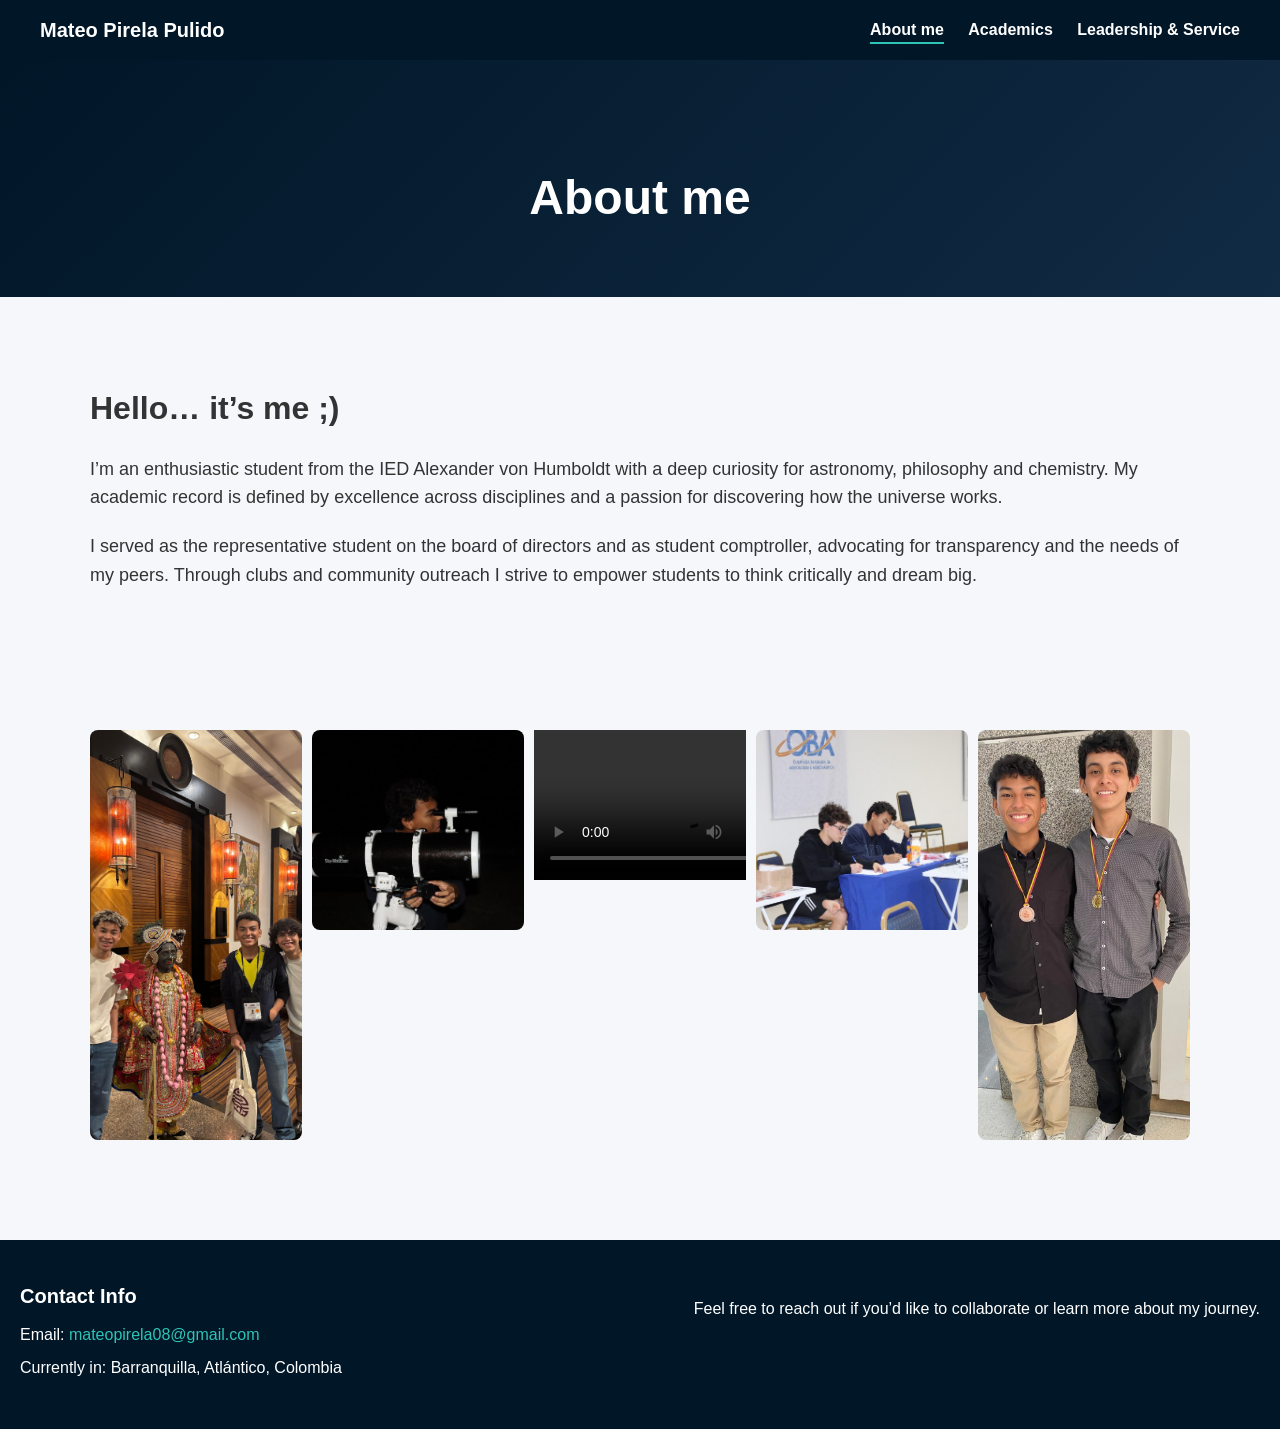
==== index.html @ 6a2f2ca3 "Initial commit of Mateo personal website Made-with: Cursor" ====
<!DOCTYPE html>
<html lang="en">
<head>
    <meta charset="UTF-8">
    <meta name="viewport" content="width=device-width, initial-scale=1.0">
    <title>About Me</title>
    <link rel="stylesheet" href="style.css">
</head>
<body>
    <header>
        <div class="logo">Mateo Pirela Pulido</div>
        <nav>
            <a href="index.html" class="active">About me</a>
            <a href="academics.html">Academics</a>
            <a href="outreach.html">Leadership &amp; Service</a>
        </nav>
    </header>
    <section class="hero">
        <h1>About me</h1>
    </section>
    <section class="section about">
        <h2>Hello… it’s me ;)</h2>
        <p>I’m an enthusiastic student from the IED Alexander von Humboldt with a deep curiosity for astronomy, philosophy and chemistry. My academic record is defined by excellence across disciplines and a passion for discovering how the universe works.</p>
        <p>I served as the representative student on the board of directors and as student comptroller, advocating for transparency and the needs of my peers. Through clubs and community outreach I strive to empower students to think critically and dream big.</p>
    </section>
    <section class="section gallery">
        <div class="gallery-item large">
            <img src="assets/iindia.png" alt="Abstract cosmic art">
        </div>
        <div class="gallery-item">
            <img src="assets/telescope.png" alt="Abstract geometric art">
        </div>
        <div class="gallery-item">
            <!-- Placeholder image where a video could live. Replace this with an actual video or GIF by swapping out the img tag. -->
            <video src="assets/trophy.mp4" alt="Video placeholder" controls></video>
        </div>
        <div class="gallery-item">
            <img src="assets/ooba.png" alt="Team collaboration art">
        </div>
        <div class="gallery-item large">
            <img src="assets/wjaime.png" alt="Abstract technology art">
        </div>
    </section>
    <footer>
        <div class="contact">
            <h3>Contact Info</h3>
            <ul>
                <li>Email: <a href="mailto:mateopirela08@gmail.com">mateopirela08@gmail.com</a></li>
                <li>Currently in: Barranquilla, Atlántico, Colombia</li>
            </ul>
        </div>
        <div class="notes">
            <p>Feel free to reach out if you’d like to collaborate or learn more about my journey.</p>
        </div>
    </footer>
</body>
</html>
---- style.css ----
/*
 * Global stylesheet for the user’s personal website.
 * This CSS defines a modern, responsive layout inspired by the
 * reference site. It uses a dark accent for headers and footers,
 * soft backgrounds for content areas and a flexible grid system
 * for galleries and split layouts. Feel free to adjust the colors
 * and fonts to better match your own taste.
 */

/* Reset some defaults */
body {
    margin: 0;
    font-family: 'Segoe UI', Arial, sans-serif;
    line-height: 1.6;
    background: #f5f7fa;
    color: #333;
}

/* Sticky header navigation */
header {
    background: #011627;
    color: #fff;
    position: fixed;
    top: 0;
    left: 0;
    right: 0;
    height: 60px;
    display: flex;
    align-items: center;
    justify-content: space-between;
    padding: 0 40px;
    z-index: 999;
}

header .logo {
    font-size: 20px;
    font-weight: bold;
}

header nav a {
    color: #fff;
    margin-left: 20px;
    text-decoration: none;
    position: relative;
    padding-bottom: 4px;
    font-weight: 600;
}

header nav a.active {
    border-bottom: 2px solid #2ec4b6;
}

header nav a:hover {
    color: #2ec4b6;
}

/* Hero section used at the top of each page */
.hero {
    background: linear-gradient(135deg, #011627 0%, #112b44 100%);
    color: #fff;
    padding: 100px 20px 60px;
    text-align: center;
    margin-top: 60px; /* offsets the fixed header */
}

.hero h1 {
    font-size: 48px;
    margin: 0;
}

/* General section wrapper */
.section {
    padding: 60px 20px;
    max-width: 1100px;
    margin: 0 auto;
}

.section h2 {
    font-size: 32px;
    margin-bottom: 20px;
    font-weight: 700;
}

.section p {
    font-size: 18px;
    margin-bottom: 20px;
}

/* Gallery grid for the home page */
.gallery {
    display: grid;
    grid-template-columns: repeat(auto-fit, minmax(200px, 1fr));
    grid-auto-rows: 200px;
    grid-auto-flow: dense;
    gap: 10px;
}

.gallery-item {
    overflow: hidden;
    position: relative;
}

.gallery-item.large {
    grid-row: span 2;
}

.gallery-item img,
.gallery-item iframe {
    width: 100%;
    height: 100%;
    object-fit: cover;
    border-radius: 8px;
}

.gallery-item iframe {
    border: none;
}

/* Two column layout for the academics page */
.two-col {
    display: flex;
    flex-wrap: wrap;
    gap: 20px;
    align-items: flex-start;
}

.two-col .image {
    flex: 1 1 300px;
}

.two-col .image img {
    width: 100%;
    border-radius: 8px;
}

.two-col .content {
    flex: 2 1 400px;
}

ul.achievements {
    list-style-type: disc;
    padding-left: 20px;
    margin: 0;
}

ul.achievements li {
    margin-bottom: 10px;
    font-size: 18px;
}

/* Link styled as a button */
.button {
    display: inline-block;
    background: #2ec4b6;
    color: #fff;
    padding: 10px 20px;
    border-radius: 4px;
    text-decoration: none;
    margin-top: 10px;
    font-weight: 600;
}

.button:hover {
    background: #1fa397;
}

/* Thank you section */
.section.thanks {
    text-align: center;
}

.section.thanks img {
    max-width: 200px;
    margin-bottom: 20px;
    border-radius: 50%;
}

/* Split layout for leadership/outreach sections */
.split {
    display: flex;
    flex-wrap: wrap;
    gap: 20px;
    align-items: center;
}

.split .image {
    flex: 1 1 300px;
}

.split .image img {
    width: 100%;
    border-radius: 8px;
}

.split .content {
    flex: 2 1 400px;
}

.split h3 {
    margin-top: 0;
    font-size: 24px;
    font-weight: 600;
}

/* Footer styling */
footer {
    background: #011627;
    color: #fff;
    padding: 40px 20px;
    margin-top: 40px;
    display: flex;
    flex-wrap: wrap;
    justify-content: space-between;
    gap: 20px;
}

footer h3 {
    margin-top: 0;
    margin-bottom: 10px;
    font-size: 20px;
}

footer ul {
    list-style: none;
    padding: 0;
    margin: 0;
}

footer li {
    margin-bottom: 8px;
}

footer a {
    color: #2ec4b6;
    text-decoration: none;
}

footer a:hover {
    text-decoration: underline;
}
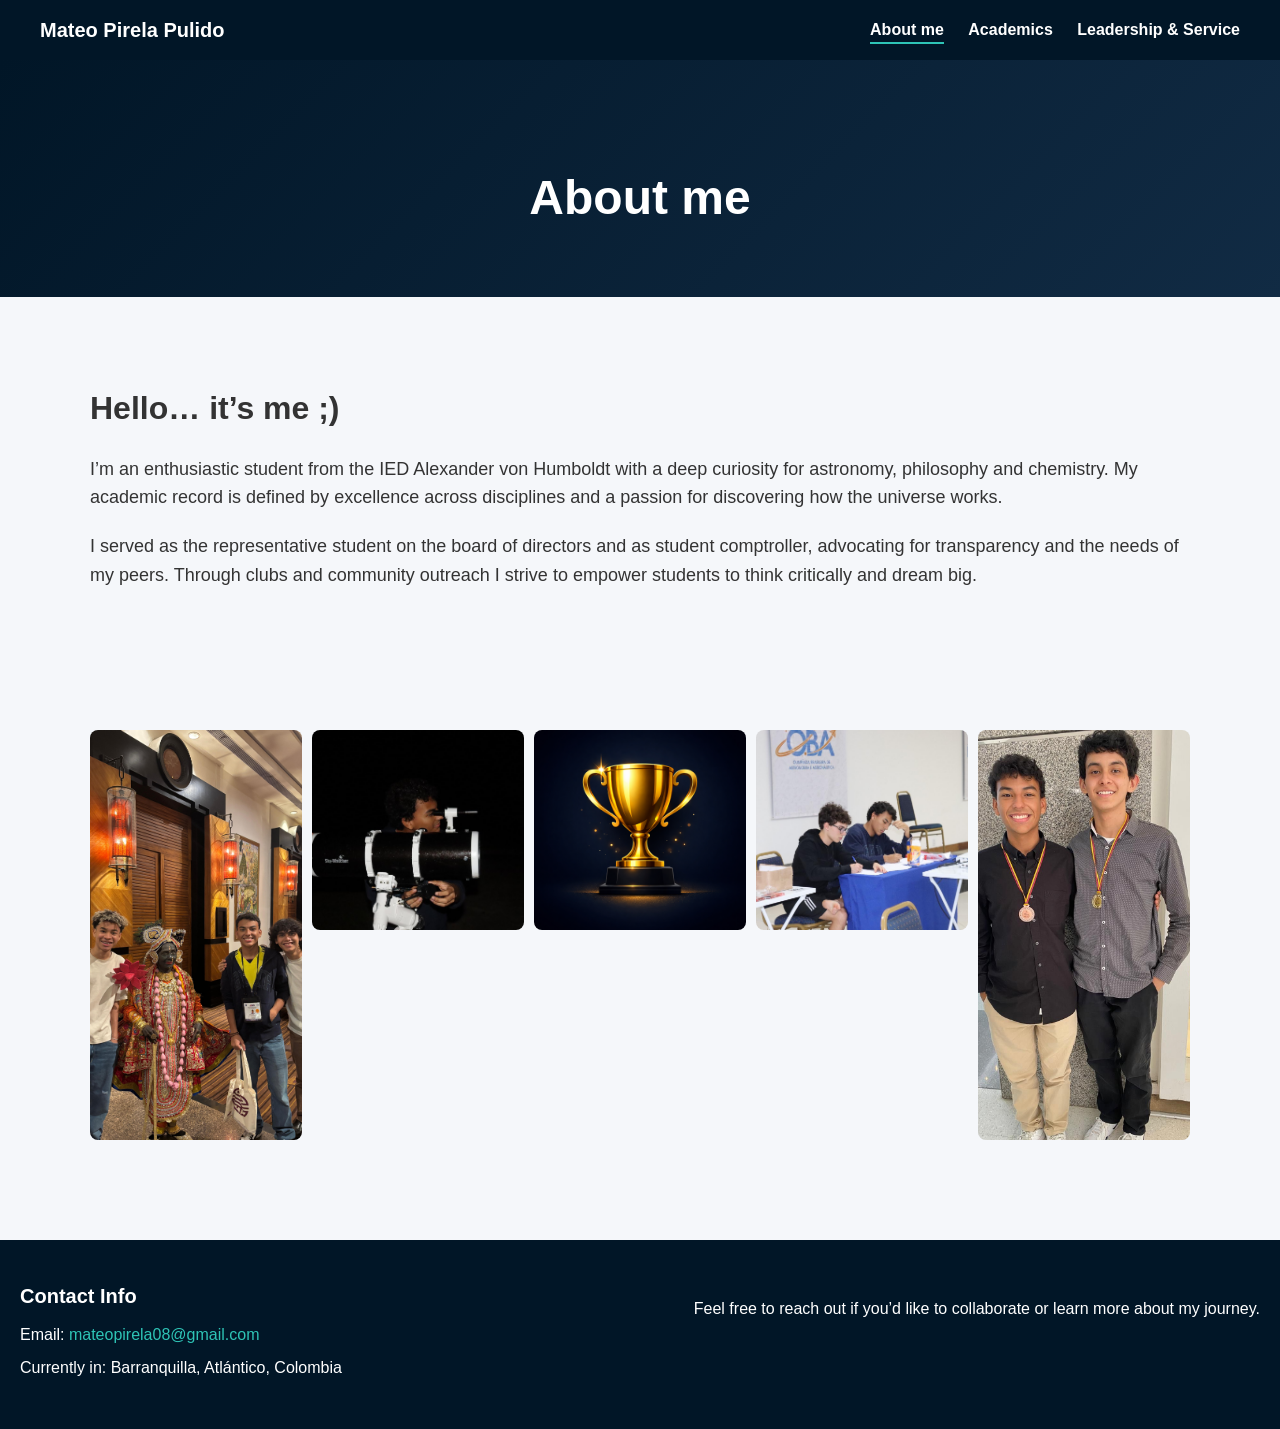
==== commit 301f794a: "Update gallery and outreach images Made-with: Cursor" ====
--- a/index.html
+++ b/index.html
@@ -25,20 +25,19 @@
     </section>
     <section class="section gallery">
         <div class="gallery-item large">
-            <img src="assets/iindia.png" alt="Abstract cosmic art">
+            <img src="assets/iindia.png" alt="Colorful galaxy and nebula in space">
         </div>
         <div class="gallery-item">
-            <img src="assets/telescope.png" alt="Abstract geometric art">
+            <img src="assets/telescope.png" alt="Colorful geometric abstract background">
         </div>
         <div class="gallery-item">
-            <!-- Placeholder image where a video could live. Replace this with an actual video or GIF by swapping out the img tag. -->
-            <video src="assets/trophy.mp4" alt="Video placeholder" controls></video>
+            <img src="assets/trophy.png" alt="Golden trophy with celebratory lights">
         </div>
         <div class="gallery-item">
-            <img src="assets/ooba.png" alt="Team collaboration art">
+            <img src="assets/ooba.png" alt="Teamwork and collaboration illustration">
         </div>
         <div class="gallery-item large">
-            <img src="assets/wjaime.png" alt="Abstract technology art">
+            <img src="assets/wjaime.png" alt="Futuristic technology and circuit illustration">
         </div>
     </section>
     <footer>
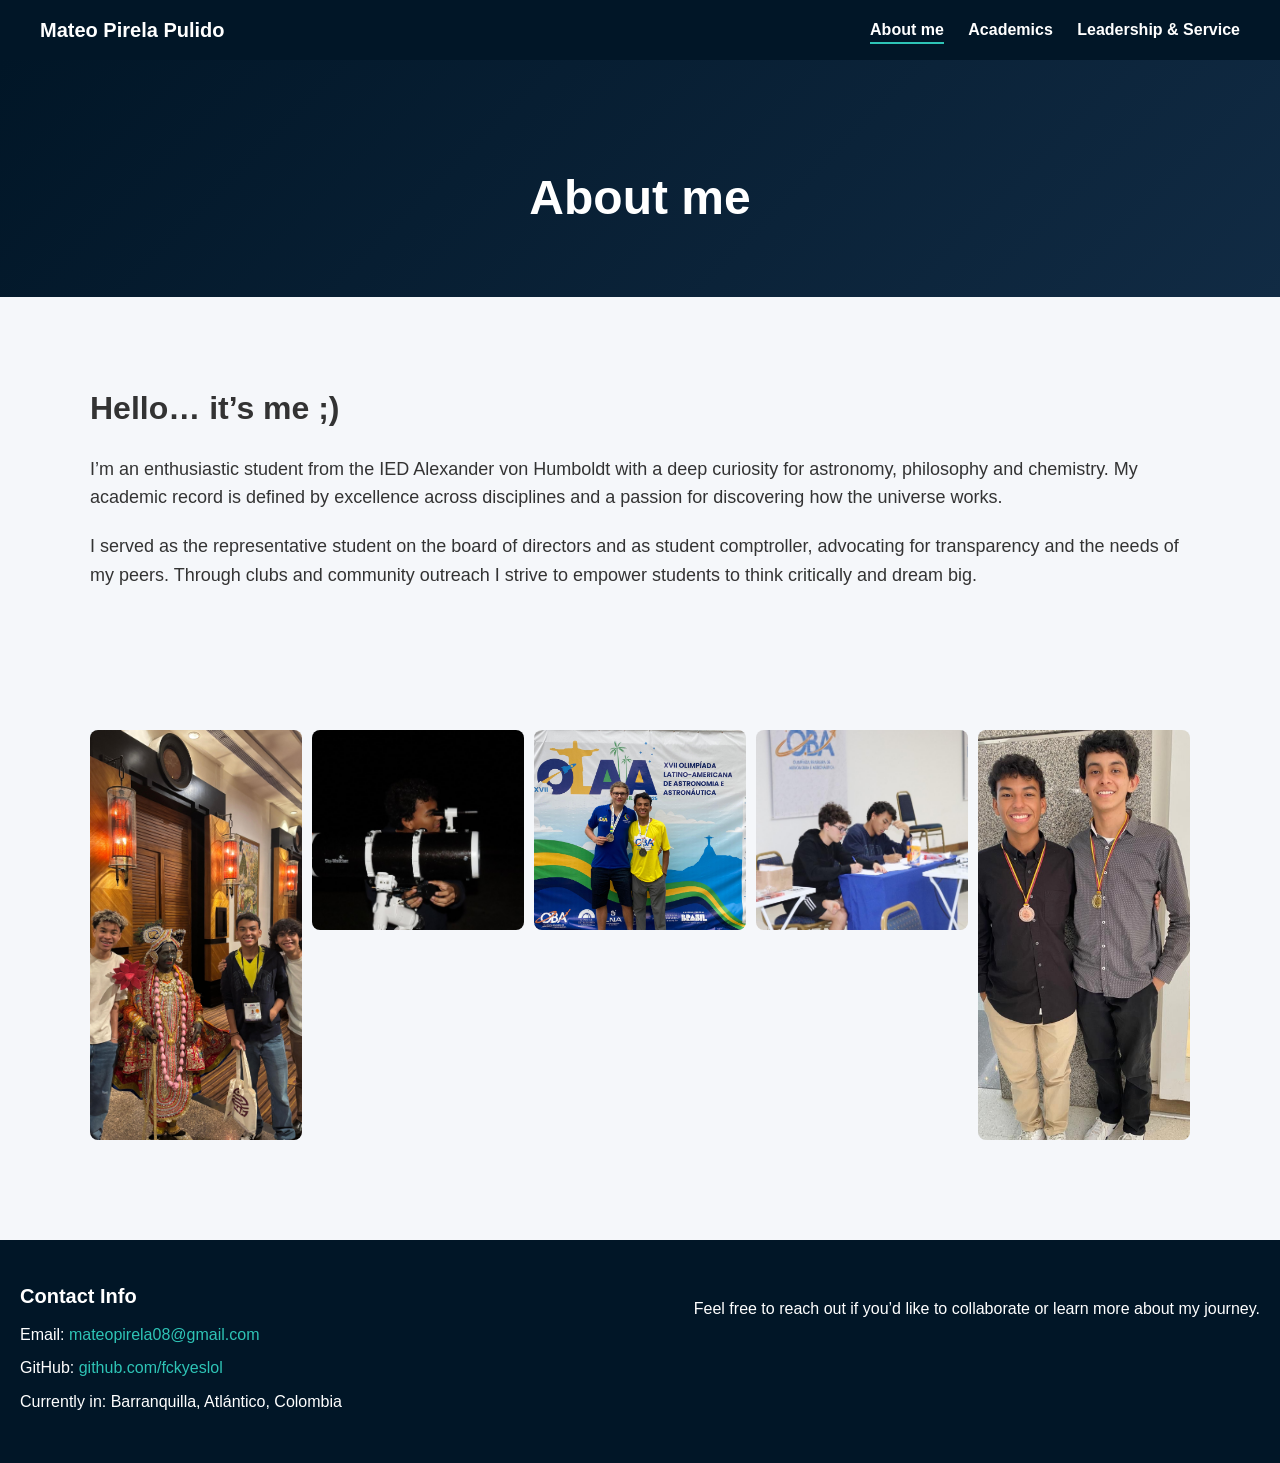
==== commit 3cb2a7f0: "Update content, images, and GitHub link Made-with: Cursor" ====
--- a/index.html
+++ b/index.html
@@ -31,7 +31,7 @@
             <img src="assets/telescope.png" alt="Colorful geometric abstract background">
         </div>
         <div class="gallery-item">
-            <img src="assets/trophy.png" alt="Golden trophy with celebratory lights">
+            <img src="assets/img2.jpeg" alt="Golden trophy with celebratory lights">
         </div>
         <div class="gallery-item">
             <img src="assets/ooba.png" alt="Teamwork and collaboration illustration">
@@ -45,6 +45,7 @@
             <h3>Contact Info</h3>
             <ul>
                 <li>Email: <a href="mailto:mateopirela08@gmail.com">mateopirela08@gmail.com</a></li>
+                <li>GitHub: <a href="https://github.com/fckyeslol" target="_blank" rel="noopener">github.com/fckyeslol</a></li>
                 <li>Currently in: Barranquilla, Atlántico, Colombia</li>
             </ul>
         </div>
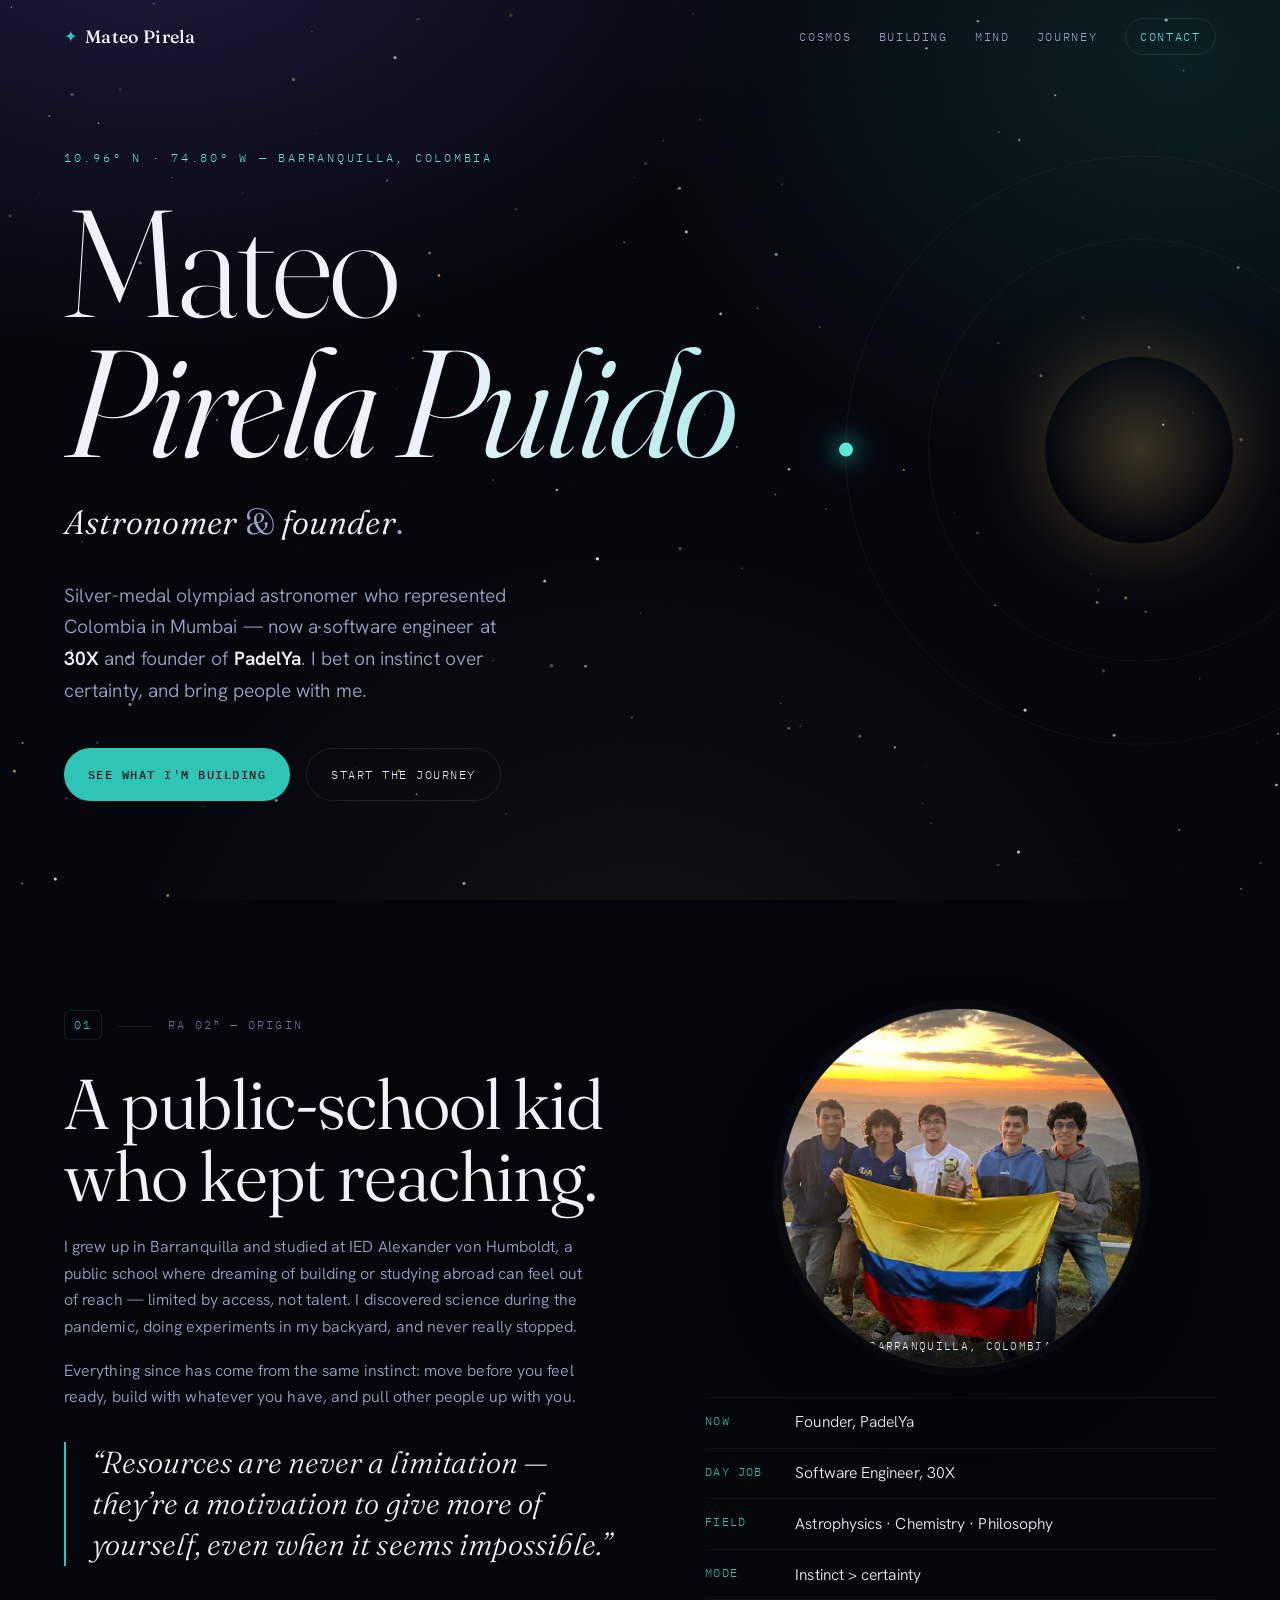
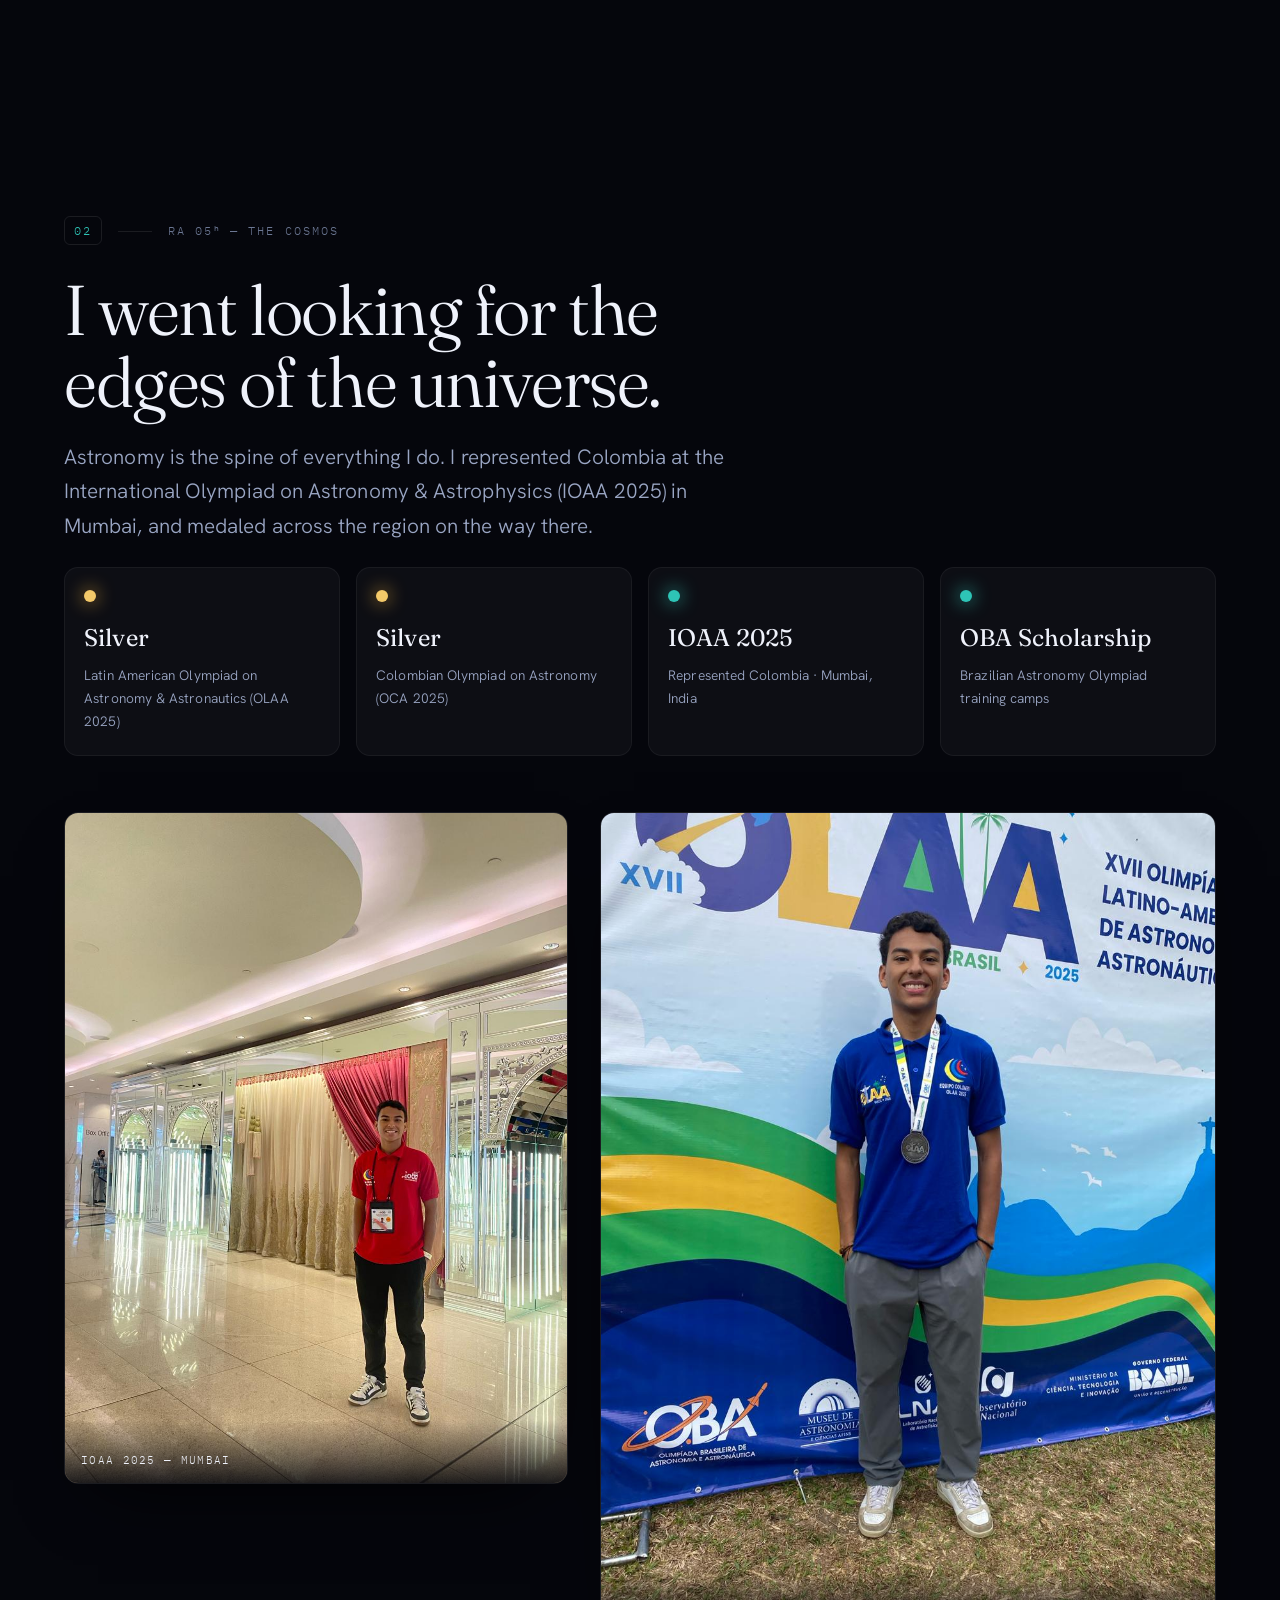
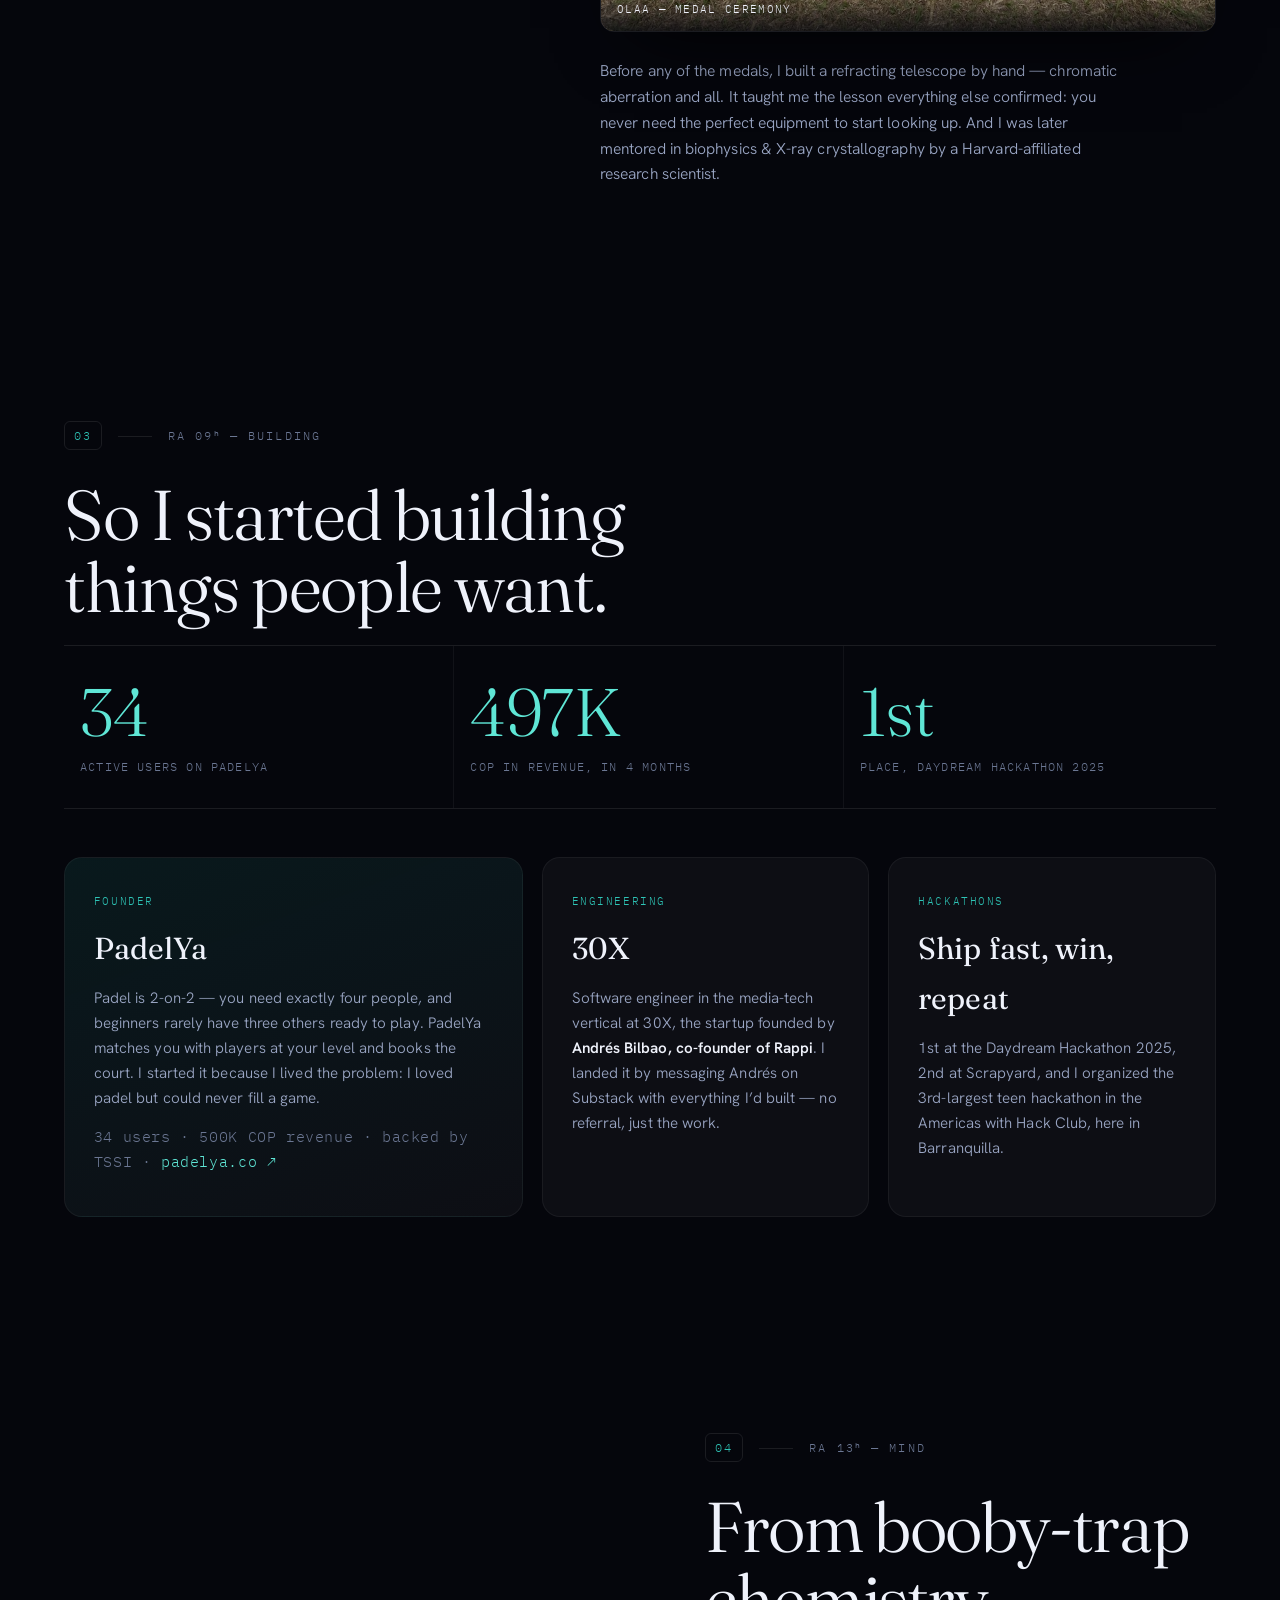
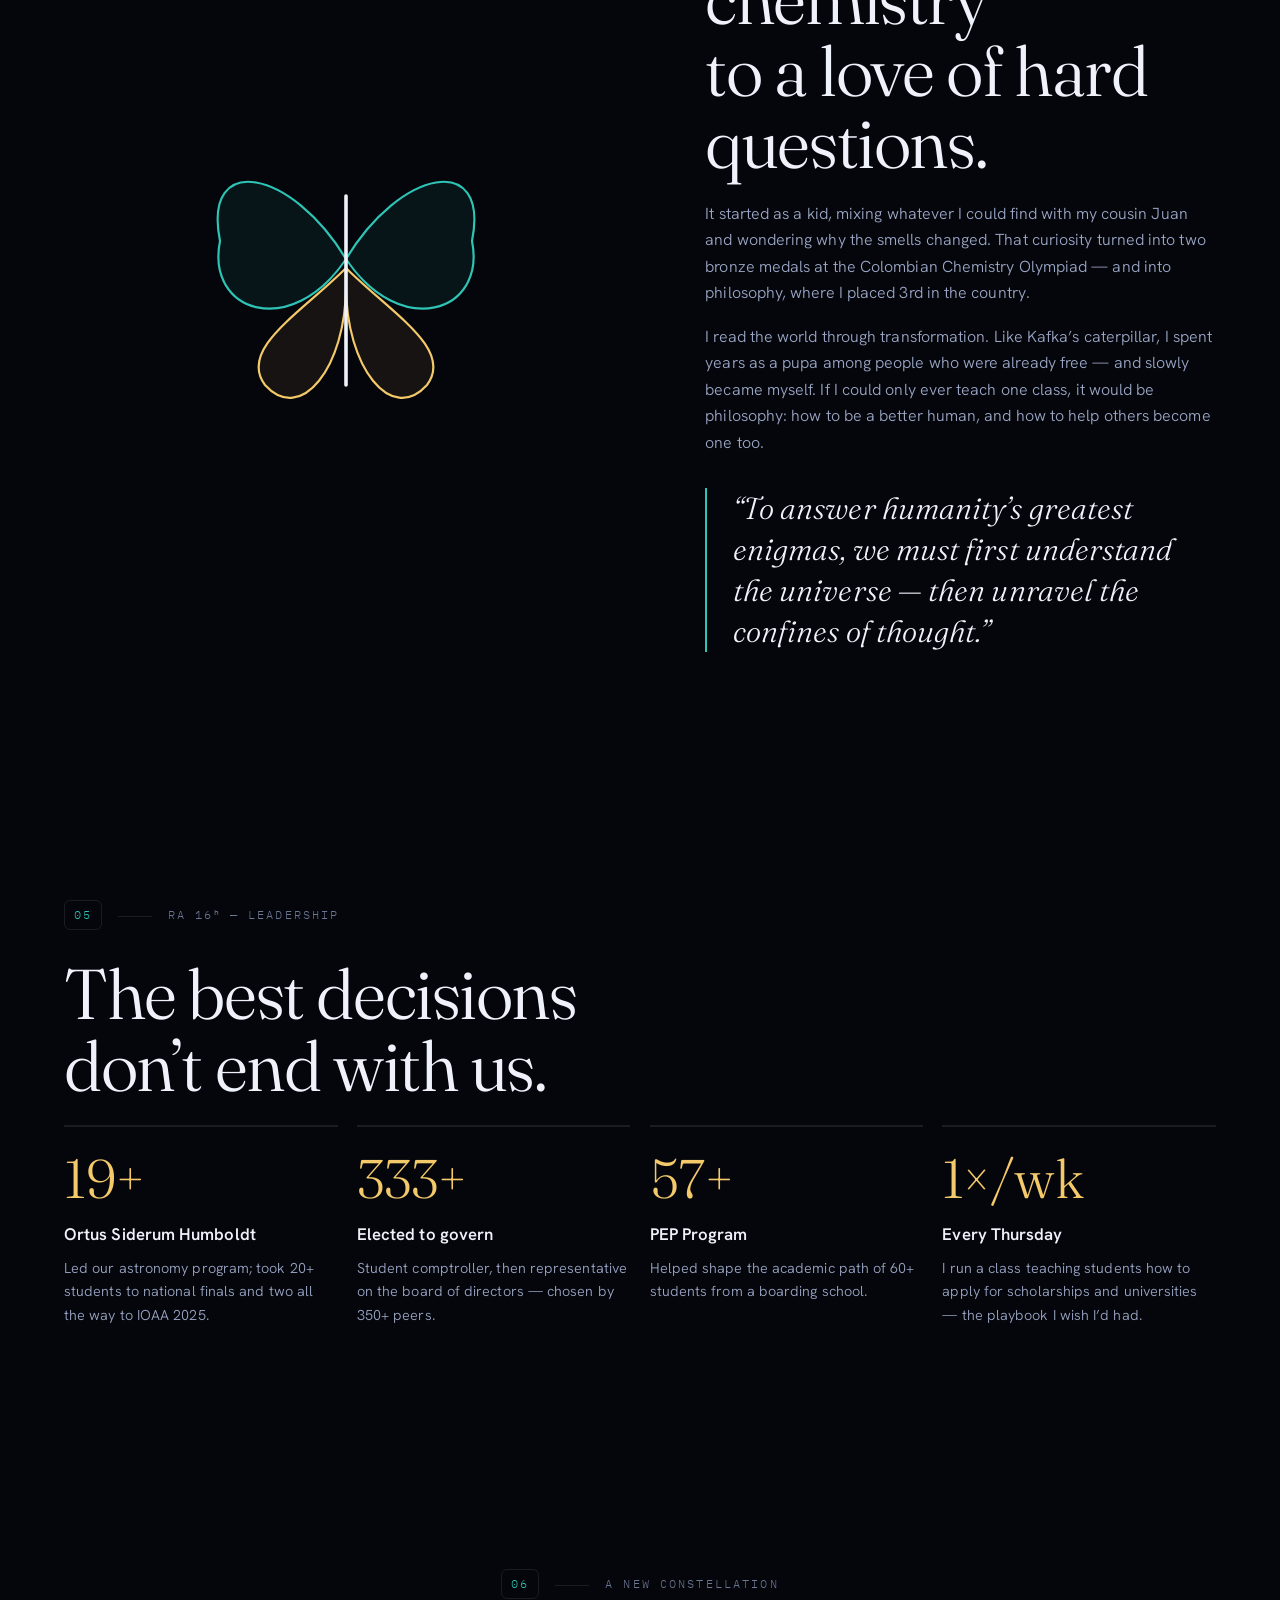
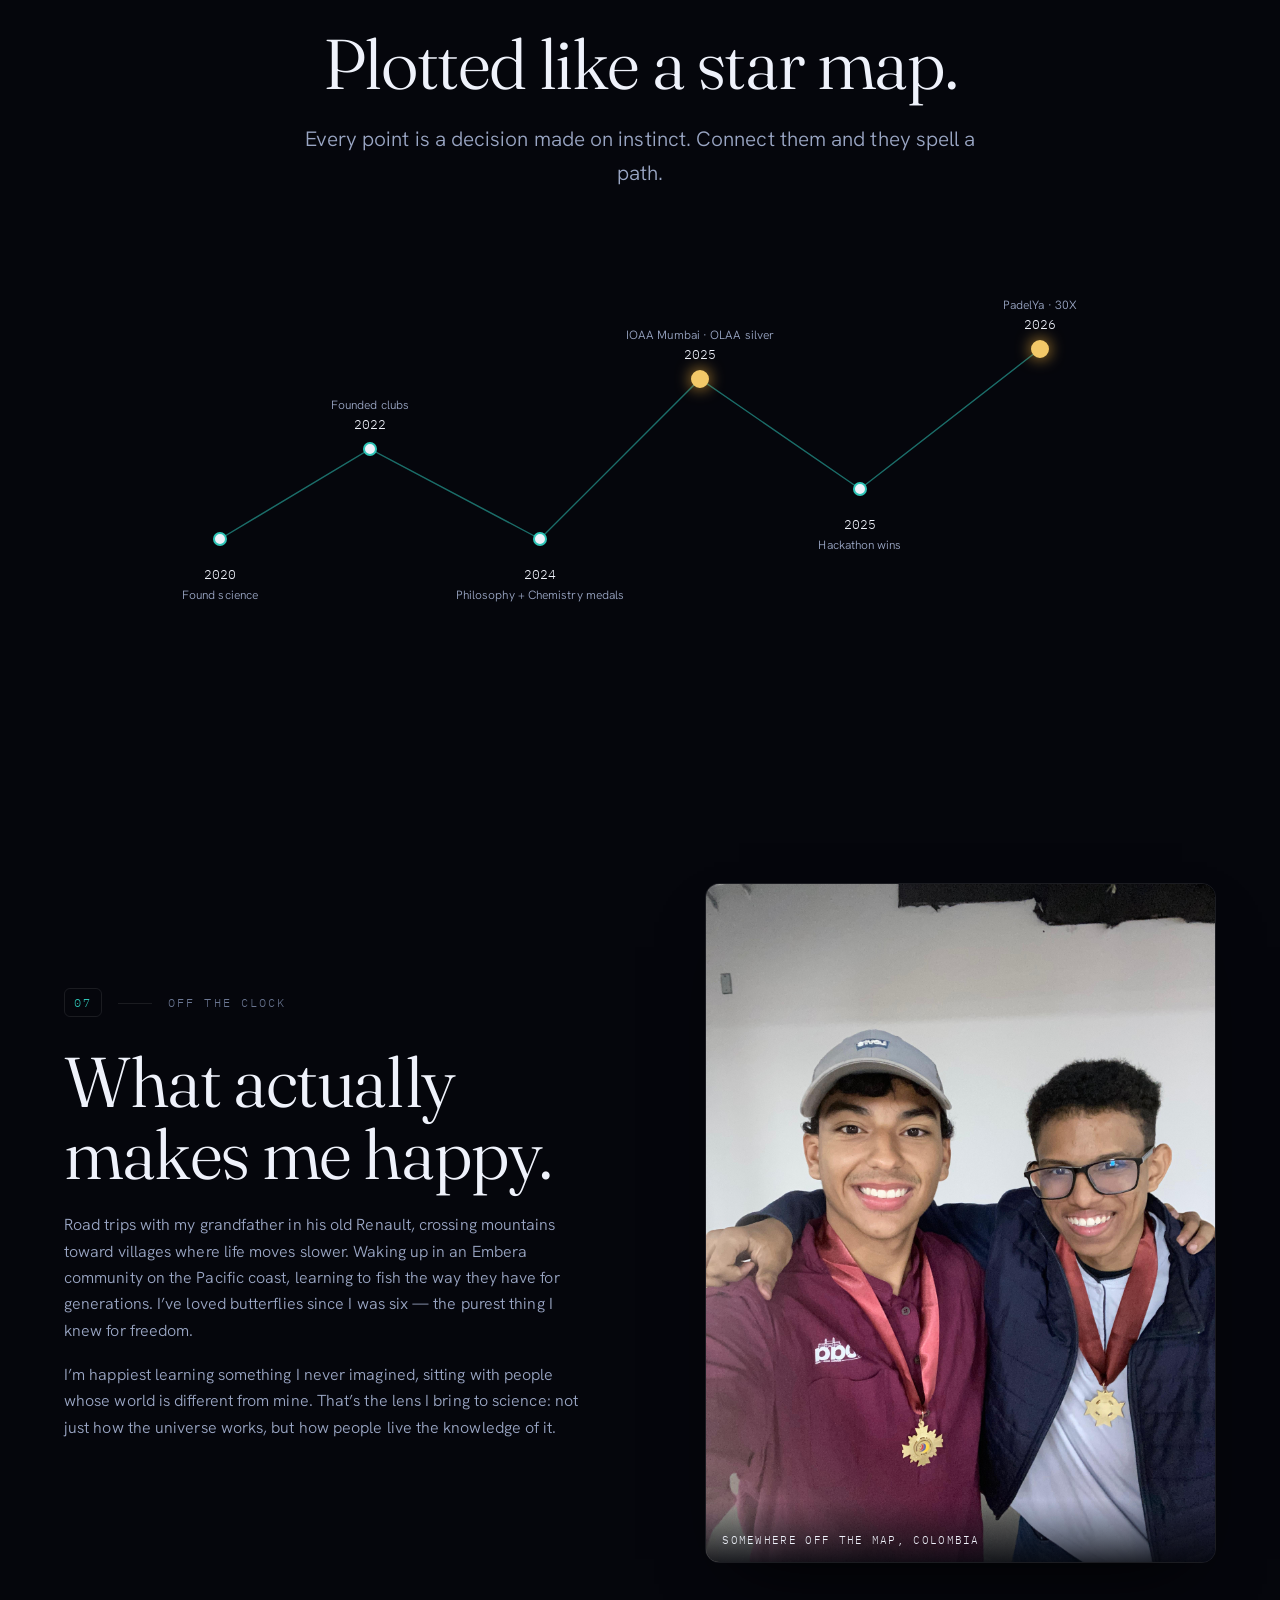
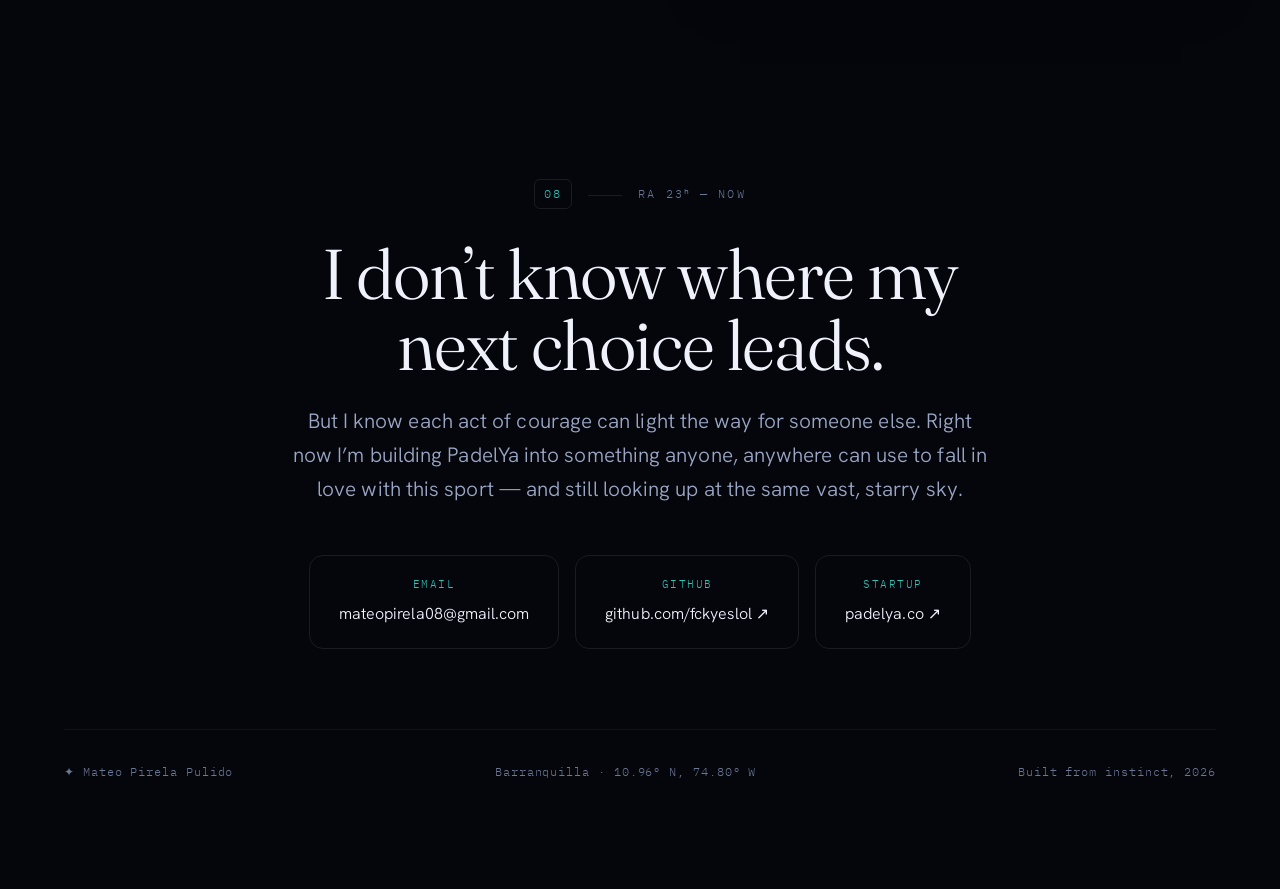
==== commit 28b0e303: "feat: redesign personal site as an immersive deep-space scrollytelling experience" ====
--- a/index.html
+++ b/index.html
@@ -1,57 +1,340 @@
 <!DOCTYPE html>
 <html lang="en">
 <head>
-    <meta charset="UTF-8">
-    <meta name="viewport" content="width=device-width, initial-scale=1.0">
-    <title>About Me</title>
-    <link rel="stylesheet" href="style.css">
+<meta charset="UTF-8">
+<meta name="viewport" content="width=device-width, initial-scale=1.0">
+<title>Mateo Pirela Pulido — Astronomer & Founder</title>
+<meta name="description" content="Mateo Pirela Pulido — olympiad astronomer from Barranquilla, software engineer at 30X, and founder of PadelYa. Betting on instinct over certainty.">
+<link rel="icon" href="data:image/svg+xml,<svg xmlns='http://www.w3.org/2000/svg' viewBox='0 0 100 100'><text y='.9em' font-size='90'>✦</text></svg>">
+<link rel="preconnect" href="https://fonts.googleapis.com">
+<link rel="preconnect" href="https://fonts.gstatic.com" crossorigin>
+<link href="https://fonts.googleapis.com/css2?family=Fraunces:ital,opsz,wght@0,9..144,300..700;1,9..144,300..600&family=Hanken+Grotesk:wght@300..800&family=IBM+Plex+Mono:wght@400;500&display=swap" rel="stylesheet">
+<link rel="stylesheet" href="style.css">
 </head>
 <body>
-    <header>
-        <div class="logo">Mateo Pirela Pulido</div>
-        <nav>
-            <a href="index.html" class="active">About me</a>
-            <a href="academics.html">Academics</a>
-            <a href="outreach.html">Leadership &amp; Service</a>
-        </nav>
-    </header>
-    <section class="hero">
-        <h1>About me</h1>
-    </section>
-    <section class="section about">
-        <h2>Hello… it’s me ;)</h2>
-        <p>I’m an enthusiastic student from the IED Alexander von Humboldt with a deep curiosity for astronomy, philosophy and chemistry. My academic record is defined by excellence across disciplines and a passion for discovering how the universe works.</p>
-        <p>I served as the representative student on the board of directors and as student comptroller, advocating for transparency and the needs of my peers. Through clubs and community outreach I strive to empower students to think critically and dream big.</p>
-    </section>
-    <section class="section gallery">
-        <div class="gallery-item large">
-            <img src="assets/iindia.png" alt="Colorful galaxy and nebula in space">
+<a class="skip" href="#origin">Skip to content</a>
+
+<div class="grain" aria-hidden="true"></div>
+<canvas id="starfield" aria-hidden="true"></canvas>
+<div class="scroll-progress" aria-hidden="true"><span id="progress-bar"></span></div>
+
+<header class="nav" id="nav">
+  <a class="brand" href="#top"><span class="brand-mark">✦</span> Mateo&nbsp;Pirela</a>
+  <nav class="nav-links" aria-label="Section navigation">
+    <a href="#cosmos">Cosmos</a>
+    <a href="#building">Building</a>
+    <a href="#mind">Mind</a>
+    <a href="#timeline">Journey</a>
+    <a href="#contact" class="nav-cta">Contact</a>
+  </nav>
+</header>
+
+<main id="top">
+
+  <!-- ░░ HERO ░░ -->
+  <section class="hero" id="hero">
+    <div class="hero-orbit" aria-hidden="true"><span class="planet"></span></div>
+    <div class="hero-inner">
+      <p class="eyebrow reveal">10.96° N · 74.80° W — Barranquilla, Colombia</p>
+      <h1 class="hero-title">
+        <span class="reveal" style="--d:1">Mateo</span>
+        <span class="reveal" style="--d:2">Pirela Pulido</span>
+      </h1>
+      <p class="hero-tag reveal" style="--d:3"><em>Astronomer</em> &amp; <em>founder</em>.</p>
+      <p class="hero-hook reveal" style="--d:4">
+        Silver-medal olympiad astronomer who represented Colombia in Mumbai — now a software
+        engineer at <strong>30X</strong> and founder of <strong>PadelYa</strong>. I bet on
+        instinct over certainty, and bring people with me.
+      </p>
+      <div class="hero-cta reveal" style="--d:5">
+        <a class="btn btn-solid" href="#building">See what I'm building</a>
+        <a class="btn btn-ghost" href="#origin">Start the journey</a>
+      </div>
+    </div>
+    <a class="scroll-cue reveal" style="--d:6" href="#origin" aria-label="Scroll down">
+      <span></span> scroll
+    </a>
+  </section>
+
+  <!-- ░░ ORIGIN / ABOUT ░░ -->
+  <section class="section split" id="origin">
+    <div class="wrap split-grid">
+      <div class="split-text">
+        <div class="cat"><span class="cat-id">01</span><span class="cat-co">RA 02ʰ — ORIGIN</span></div>
+        <h2 class="reveal">A public-school kid<br>who kept reaching.</h2>
+        <p class="reveal">
+          I grew up in Barranquilla and studied at IED Alexander von Humboldt, a public school
+          where dreaming of building or studying abroad can feel out of reach — limited by access,
+          not talent. I discovered science during the pandemic, doing experiments in my backyard,
+          and never really stopped.
+        </p>
+        <p class="reveal">
+          Everything since has come from the same instinct: move before you feel ready, build with
+          whatever you have, and pull other people up with you.
+        </p>
+        <blockquote class="pullquote reveal">
+          “Resources are never a limitation — they’re a motivation to give more of yourself,
+          even when it seems impossible.”
+        </blockquote>
+      </div>
+      <div class="split-media reveal">
+        <figure class="porthole">
+          <img src="assets/img.jpeg" alt="Mateo in Barranquilla, Colombia" loading="lazy">
+          <figcaption>Barranquilla, Colombia</figcaption>
+        </figure>
+        <ul class="fact-list">
+          <li><span>Now</span> Founder, PadelYa</li>
+          <li><span>Day job</span> Software Engineer, 30X</li>
+          <li><span>Field</span> Astrophysics · Chemistry · Philosophy</li>
+          <li><span>Mode</span> Instinct &gt; certainty</li>
+        </ul>
+      </div>
+    </div>
+  </section>
+
+  <!-- ░░ COSMOS ░░ -->
+  <section class="section cosmos" id="cosmos">
+    <div class="wrap">
+      <div class="cat"><span class="cat-id">02</span><span class="cat-co">RA 05ʰ — THE COSMOS</span></div>
+      <h2 class="reveal">I went looking for the<br>edges of the universe.</h2>
+      <p class="lead reveal">
+        Astronomy is the spine of everything I do. I represented Colombia at the
+        International Olympiad on Astronomy &amp; Astrophysics (IOAA 2025) in Mumbai, and medaled
+        across the region on the way there.
+      </p>
+
+      <div class="medal-row">
+        <article class="medal reveal" style="--d:1">
+          <span class="medal-dot gold"></span>
+          <h3>Silver</h3>
+          <p>Latin American Olympiad on Astronomy &amp; Astronautics (OLAA 2025)</p>
+        </article>
+        <article class="medal reveal" style="--d:2">
+          <span class="medal-dot gold"></span>
+          <h3>Silver</h3>
+          <p>Colombian Olympiad on Astronomy (OCA 2025)</p>
+        </article>
+        <article class="medal reveal" style="--d:3">
+          <span class="medal-dot teal"></span>
+          <h3>IOAA 2025</h3>
+          <p>Represented Colombia · Mumbai, India</p>
+        </article>
+        <article class="medal reveal" style="--d:4">
+          <span class="medal-dot teal"></span>
+          <h3>OBA Scholarship</h3>
+          <p>Brazilian Astronomy Olympiad training camps</p>
+        </article>
+      </div>
+
+      <div class="cosmos-media">
+        <figure class="frame tall reveal">
+          <img src="assets/indiaimg.png" alt="Mateo at IOAA 2025 in Mumbai, India" loading="lazy">
+          <figcaption>IOAA 2025 — Mumbai</figcaption>
+        </figure>
+        <div class="cosmos-aside reveal">
+          <figure class="frame">
+            <img src="assets/medalolaa.png" alt="Medal ceremony at the Latin American Astronomy Olympiad" loading="lazy">
+            <figcaption>OLAA — medal ceremony</figcaption>
+          </figure>
+          <p class="note">
+            Before any of the medals, I built a refracting telescope by hand — chromatic
+            aberration and all. It taught me the lesson everything else confirmed: you never
+            need the perfect equipment to start looking up. And I was later mentored in
+            biophysics &amp; X-ray crystallography by a Harvard-affiliated research scientist.
+          </p>
         </div>
-        <div class="gallery-item">
-            <img src="assets/telescope.png" alt="Colorful geometric abstract background">
+      </div>
+    </div>
+  </section>
+
+  <!-- ░░ BUILDING ░░ -->
+  <section class="section building" id="building">
+    <div class="wrap">
+      <div class="cat"><span class="cat-id">03</span><span class="cat-co">RA 09ʰ — BUILDING</span></div>
+      <h2 class="reveal">So I started building<br>things people want.</h2>
+
+      <div class="stat-row">
+        <div class="stat reveal"><b data-count="34">0</b><span>active users on PadelYa</span></div>
+        <div class="stat reveal" style="--d:1"><b data-count="500" data-suffix="K">0</b><span>COP in revenue, in 4 months</span></div>
+        <div class="stat reveal" style="--d:2"><b data-count="1" data-suffix="st">0</b><span>place, Daydream Hackathon 2025</span></div>
+      </div>
+
+      <div class="bento">
+        <article class="card card-feature reveal">
+          <span class="kicker">Founder</span>
+          <h3>PadelYa</h3>
+          <p>
+            Padel is 2-on-2 — you need exactly four people, and beginners rarely have three others
+            ready to play. PadelYa matches you with players at your level and books the court. I
+            started it because I lived the problem: I loved padel but could never fill a game.
+          </p>
+          <p class="card-meta">34 users · 500K COP revenue · backed by TSSI · <a href="https://padelya.co/" target="_blank" rel="noopener">padelya.co ↗</a></p>
+        </article>
+        <article class="card reveal" style="--d:1">
+          <span class="kicker">Engineering</span>
+          <h3>30X</h3>
+          <p>
+            Software engineer in the media-tech vertical at 30X, the startup founded by
+            <strong>Andrés Bilbao, co-founder of Rappi</strong>. I landed it by messaging Andrés
+            on Substack with everything I’d built — no referral, just the work.
+          </p>
+        </article>
+        <article class="card reveal" style="--d:2">
+          <span class="kicker">Hackathons</span>
+          <h3>Ship fast, win, repeat</h3>
+          <p>
+            1st at the Daydream Hackathon 2025, 2nd at Scrapyard, and I organized the
+            3rd-largest teen hackathon in the Americas with Hack Club, here in Barranquilla.
+          </p>
+        </article>
+      </div>
+    </div>
+  </section>
+
+  <!-- ░░ MIND ░░ -->
+  <section class="section mind" id="mind">
+    <div class="wrap split-grid reverse">
+      <div class="split-media reveal">
+        <div class="butterfly" aria-hidden="true">
+          <svg viewBox="0 0 200 180" fill="none" xmlns="http://www.w3.org/2000/svg">
+            <path class="wing" d="M100 90C70 40 20 30 30 80c-8 40 40 55 70 10Z"/>
+            <path class="wing" d="M100 90C130 40 180 30 170 80c8 40-40 55-70 10Z"/>
+            <path class="wing" d="M100 95C75 120 40 140 55 160c20 22 45-10 45-55Z"/>
+            <path class="wing" d="M100 95C125 120 160 140 145 160c-20 22-45-10-45-55Z"/>
+            <line class="body" x1="100" y1="55" x2="100" y2="160"/>
+          </svg>
         </div>
-        <div class="gallery-item">
-            <img src="assets/img2.jpeg" alt="Golden trophy with celebratory lights">
-        </div>
-        <div class="gallery-item">
-            <img src="assets/ooba.png" alt="Teamwork and collaboration illustration">
-        </div>
-        <div class="gallery-item large">
-            <img src="assets/wjaime.png" alt="Futuristic technology and circuit illustration">
-        </div>
-    </section>
-    <footer>
-        <div class="contact">
-            <h3>Contact Info</h3>
-            <ul>
-                <li>Email: <a href="mailto:mateopirela08@gmail.com">mateopirela08@gmail.com</a></li>
-                <li>GitHub: <a href="https://github.com/fckyeslol" target="_blank" rel="noopener">github.com/fckyeslol</a></li>
-                <li>Currently in: Barranquilla, Atlántico, Colombia</li>
-            </ul>
-        </div>
-        <div class="notes">
-            <p>Feel free to reach out if you’d like to collaborate or learn more about my journey.</p>
-        </div>
+      </div>
+      <div class="split-text">
+        <div class="cat"><span class="cat-id">04</span><span class="cat-co">RA 13ʰ — MIND</span></div>
+        <h2 class="reveal">From booby-trap chemistry<br>to a love of hard questions.</h2>
+        <p class="reveal">
+          It started as a kid, mixing whatever I could find with my cousin Juan and wondering why
+          the smells changed. That curiosity turned into two bronze medals at the Colombian
+          Chemistry Olympiad — and into philosophy, where I placed 3rd in the country.
+        </p>
+        <p class="reveal">
+          I read the world through transformation. Like Kafka’s caterpillar, I spent years as a
+          pupa among people who were already free — and slowly became myself. If I could only ever
+          teach one class, it would be philosophy: how to be a better human, and how to help others
+          become one too.
+        </p>
+        <blockquote class="pullquote reveal">
+          “To answer humanity’s greatest enigmas, we must first understand the universe —
+          then unravel the confines of thought.”
+        </blockquote>
+      </div>
+    </div>
+  </section>
+
+  <!-- ░░ LEADERSHIP ░░ -->
+  <section class="section leadership" id="leadership">
+    <div class="wrap">
+      <div class="cat"><span class="cat-id">05</span><span class="cat-co">RA 16ʰ — LEADERSHIP</span></div>
+      <h2 class="reveal">The best decisions<br>don’t end with us.</h2>
+      <div class="lead-grid">
+        <article class="lead-item reveal">
+          <b data-count="20" data-suffix="+">0</b>
+          <h3>Ortus Siderum Humboldt</h3>
+          <p>Led our astronomy program; took 20+ students to national finals and two all the way to IOAA 2025.</p>
+        </article>
+        <article class="lead-item reveal" style="--d:1">
+          <b data-count="350" data-suffix="+">0</b>
+          <h3>Elected to govern</h3>
+          <p>Student comptroller, then representative on the board of directors — chosen by 350+ peers.</p>
+        </article>
+        <article class="lead-item reveal" style="--d:2">
+          <b data-count="60" data-suffix="+">0</b>
+          <h3>PEP Program</h3>
+          <p>Helped shape the academic path of 60+ students from a boarding school.</p>
+        </article>
+        <article class="lead-item reveal" style="--d:3">
+          <b data-count="1" data-suffix="×/wk">0</b>
+          <h3>Every Thursday</h3>
+          <p>I run a class teaching students how to apply for scholarships and universities — the playbook I wish I’d had.</p>
+        </article>
+      </div>
+    </div>
+  </section>
+
+  <!-- ░░ TIMELINE / CONSTELLATION ░░ -->
+  <section class="section timeline" id="timeline">
+    <div class="wrap">
+      <div class="cat"><span class="cat-id">06</span><span class="cat-co">A NEW CONSTELLATION</span></div>
+      <h2 class="reveal">Plotted like a star map.</h2>
+      <p class="lead reveal">Every point is a decision made on instinct. Connect them and they spell a path.</p>
+      <div class="constellation reveal" id="constellation">
+        <svg viewBox="0 0 1000 420" preserveAspectRatio="xMidYMid meet" role="img" aria-label="Timeline of Mateo's milestones as a constellation">
+          <polyline class="con-line" points="80,300 230,210 400,300 560,140 720,250 900,110"/>
+          <g class="con-node" style="--n:0"><circle cx="80" cy="300" r="6"/><text x="80" y="340">2020</text><text class="lbl" x="80" y="360">Found science</text></g>
+          <g class="con-node" style="--n:1"><circle cx="230" cy="210" r="6"/><text x="230" y="190">2022</text><text class="lbl" x="230" y="170">Founded clubs</text></g>
+          <g class="con-node" style="--n:2"><circle cx="400" cy="300" r="6"/><text x="400" y="340">2024</text><text class="lbl" x="400" y="360">Philosophy + Chemistry medals</text></g>
+          <g class="con-node big" style="--n:3"><circle cx="560" cy="140" r="8"/><text x="560" y="120">2025</text><text class="lbl" x="560" y="100">IOAA Mumbai · OLAA silver</text></g>
+          <g class="con-node" style="--n:4"><circle cx="720" cy="250" r="6"/><text x="720" y="290">2025</text><text class="lbl" x="720" y="310">Hackathon wins</text></g>
+          <g class="con-node big" style="--n:5"><circle cx="900" cy="110" r="8"/><text x="900" y="90">2026</text><text class="lbl" x="900" y="70">PadelYa · 30X</text></g>
+        </svg>
+      </div>
+    </div>
+  </section>
+
+  <!-- ░░ HUMAN ░░ -->
+  <section class="section human" id="human">
+    <div class="wrap split-grid">
+      <div class="split-text">
+        <div class="cat"><span class="cat-id">07</span><span class="cat-co">OFF THE CLOCK</span></div>
+        <h2 class="reveal">What actually<br>makes me happy.</h2>
+        <p class="reveal">
+          Road trips with my grandfather in his old Renault, crossing mountains toward villages
+          where life moves slower. Waking up in an Embera community on the Pacific coast, learning
+          to fish the way they have for generations. I’ve loved butterflies since I was six — the
+          purest thing I knew for freedom.
+        </p>
+        <p class="reveal">
+          I’m happiest learning something I never imagined, sitting with people whose world is
+          different from mine. That’s the lens I bring to science: not just how the universe works,
+          but how people live the knowledge of it.
+        </p>
+      </div>
+      <div class="split-media reveal">
+        <figure class="frame">
+          <img src="assets/img3.jpeg" alt="Mateo on an outreach trip in rural Colombia" loading="lazy">
+          <figcaption>Somewhere off the map, Colombia</figcaption>
+        </figure>
+      </div>
+    </div>
+  </section>
+
+  <!-- ░░ NOW / CONTACT ░░ -->
+  <section class="section contact" id="contact">
+    <div class="wrap contact-wrap">
+      <div class="cat"><span class="cat-id">08</span><span class="cat-co">RA 23ʰ — NOW</span></div>
+      <h2 class="reveal">I don’t know where my<br>next choice leads.</h2>
+      <p class="lead reveal">
+        But I know each act of courage can light the way for someone else. Right now I’m building
+        PadelYa into something anyone, anywhere can use to fall in love with this sport — and still
+        looking up at the same vast, starry sky.
+      </p>
+      <div class="contact-links reveal">
+        <a href="mailto:mateopirela08@gmail.com">
+          <span>Email</span>mateopirela08@gmail.com
+        </a>
+        <a href="https://github.com/fckyeslol" target="_blank" rel="noopener">
+          <span>GitHub</span>github.com/fckyeslol ↗
+        </a>
+        <a href="https://padelya.co/" target="_blank" rel="noopener">
+          <span>Startup</span>padelya.co ↗
+        </a>
+      </div>
+    </div>
+    <footer class="footer">
+      <span>✦ Mateo Pirela Pulido</span>
+      <span>Barranquilla · 10.96° N, 74.80° W</span>
+      <span>Built from instinct, 2026</span>
     </footer>
+  </section>
+
+</main>
+
+<script src="script.js"></script>
 </body>
-</html>+</html>
--- a/style.css
+++ b/style.css
@@ -1,240 +1,254 @@
-/*
- * Global stylesheet for the user’s personal website.
- * This CSS defines a modern, responsive layout inspired by the
- * reference site. It uses a dark accent for headers and footers,
- * soft backgrounds for content areas and a flexible grid system
- * for galleries and split layouts. Feel free to adjust the colors
- * and fonts to better match your own taste.
- */
-
-/* Reset some defaults */
-body {
-    margin: 0;
-    font-family: 'Segoe UI', Arial, sans-serif;
-    line-height: 1.6;
-    background: #f5f7fa;
-    color: #333;
-}
-
-/* Sticky header navigation */
-header {
-    background: #011627;
-    color: #fff;
-    position: fixed;
-    top: 0;
-    left: 0;
-    right: 0;
-    height: 60px;
-    display: flex;
-    align-items: center;
-    justify-content: space-between;
-    padding: 0 40px;
-    z-index: 999;
-}
-
-header .logo {
-    font-size: 20px;
-    font-weight: bold;
-}
-
-header nav a {
-    color: #fff;
-    margin-left: 20px;
-    text-decoration: none;
-    position: relative;
-    padding-bottom: 4px;
-    font-weight: 600;
-}
-
-header nav a.active {
-    border-bottom: 2px solid #2ec4b6;
-}
-
-header nav a:hover {
-    color: #2ec4b6;
-}
-
-/* Hero section used at the top of each page */
-.hero {
-    background: linear-gradient(135deg, #011627 0%, #112b44 100%);
-    color: #fff;
-    padding: 100px 20px 60px;
-    text-align: center;
-    margin-top: 60px; /* offsets the fixed header */
-}
-
-.hero h1 {
-    font-size: 48px;
-    margin: 0;
-}
-
-/* General section wrapper */
-.section {
-    padding: 60px 20px;
-    max-width: 1100px;
-    margin: 0 auto;
-}
-
-.section h2 {
-    font-size: 32px;
-    margin-bottom: 20px;
-    font-weight: 700;
-}
-
-.section p {
-    font-size: 18px;
-    margin-bottom: 20px;
-}
-
-/* Gallery grid for the home page */
-.gallery {
-    display: grid;
-    grid-template-columns: repeat(auto-fit, minmax(200px, 1fr));
-    grid-auto-rows: 200px;
-    grid-auto-flow: dense;
-    gap: 10px;
-}
-
-.gallery-item {
-    overflow: hidden;
-    position: relative;
-}
-
-.gallery-item.large {
-    grid-row: span 2;
-}
-
-.gallery-item img,
-.gallery-item iframe {
-    width: 100%;
-    height: 100%;
-    object-fit: cover;
-    border-radius: 8px;
-}
-
-.gallery-item iframe {
-    border: none;
-}
-
-/* Two column layout for the academics page */
-.two-col {
-    display: flex;
-    flex-wrap: wrap;
-    gap: 20px;
-    align-items: flex-start;
-}
-
-.two-col .image {
-    flex: 1 1 300px;
-}
-
-.two-col .image img {
-    width: 100%;
-    border-radius: 8px;
-}
-
-.two-col .content {
-    flex: 2 1 400px;
-}
-
-ul.achievements {
-    list-style-type: disc;
-    padding-left: 20px;
-    margin: 0;
-}
-
-ul.achievements li {
-    margin-bottom: 10px;
-    font-size: 18px;
-}
-
-/* Link styled as a button */
-.button {
-    display: inline-block;
-    background: #2ec4b6;
-    color: #fff;
-    padding: 10px 20px;
-    border-radius: 4px;
-    text-decoration: none;
-    margin-top: 10px;
-    font-weight: 600;
-}
-
-.button:hover {
-    background: #1fa397;
-}
-
-/* Thank you section */
-.section.thanks {
-    text-align: center;
-}
-
-.section.thanks img {
-    max-width: 200px;
-    margin-bottom: 20px;
-    border-radius: 50%;
-}
-
-/* Split layout for leadership/outreach sections */
-.split {
-    display: flex;
-    flex-wrap: wrap;
-    gap: 20px;
-    align-items: center;
-}
-
-.split .image {
-    flex: 1 1 300px;
-}
-
-.split .image img {
-    width: 100%;
-    border-radius: 8px;
-}
-
-.split .content {
-    flex: 2 1 400px;
-}
-
-.split h3 {
-    margin-top: 0;
-    font-size: 24px;
-    font-weight: 600;
-}
-
-/* Footer styling */
-footer {
-    background: #011627;
-    color: #fff;
-    padding: 40px 20px;
-    margin-top: 40px;
-    display: flex;
-    flex-wrap: wrap;
-    justify-content: space-between;
-    gap: 20px;
-}
-
-footer h3 {
-    margin-top: 0;
-    margin-bottom: 10px;
-    font-size: 20px;
-}
-
-footer ul {
-    list-style: none;
-    padding: 0;
-    margin: 0;
-}
-
-footer li {
-    margin-bottom: 8px;
-}
-
-footer a {
-    color: #2ec4b6;
-    text-decoration: none;
-}
-
-footer a:hover {
-    text-decoration: underline;
-}+/* ============================================================
+   Mateo Pirela Pulido — deep-space celestial portfolio
+   Hand-built. Three families: Fraunces / Hanken Grotesk / IBM Plex Mono
+   ============================================================ */
+
+:root{
+  /* palette */
+  --void:#05060c;
+  --deep:#080b16;
+  --panel:rgba(255,255,255,.035);
+  --panel-2:rgba(255,255,255,.06);
+  --star:#eff2fb;
+  --muted:#9aa6c4;
+  --dim:#6b7793;
+  --teal:#2ec4b6;
+  --teal-bright:#5fe6d6;
+  --gold:#f3c969;
+  --gold-deep:#dca33a;
+  --violet:#7a6cf0;
+  --line:rgba(255,255,255,.09);
+  --line-soft:rgba(255,255,255,.05);
+  /* type */
+  --display:"Fraunces",Georgia,serif;
+  --body:"Hanken Grotesk",system-ui,sans-serif;
+  --mono:"IBM Plex Mono",ui-monospace,monospace;
+  /* motion */
+  --ease:cubic-bezier(.16,1,.3,1);
+  --dur:.9s;
+  /* layout */
+  --maxw:1180px;
+  --pad:clamp(1.25rem,5vw,5rem);
+}
+
+*{box-sizing:border-box;margin:0;padding:0}
+html{scroll-behavior:smooth;-webkit-text-size-adjust:100%}
+
+body{
+  font-family:var(--body);
+  font-weight:330;
+  color:var(--star);
+  background:
+    radial-gradient(1100px 700px at 12% -8%, rgba(122,108,240,.18), transparent 60%),
+    radial-gradient(1000px 800px at 92% 6%, rgba(46,196,182,.12), transparent 55%),
+    radial-gradient(900px 900px at 50% 120%, rgba(243,201,105,.06), transparent 60%),
+    var(--void);
+  background-attachment:fixed;
+  line-height:1.65;
+  overflow-x:hidden;
+  letter-spacing:.005em;
+}
+
+/* fixed atmosphere layers */
+#starfield{position:fixed;inset:0;z-index:0;pointer-events:none}
+.grain{
+  position:fixed;inset:0;z-index:1;pointer-events:none;opacity:.5;
+  mix-blend-mode:overlay;
+  background-image:url("data:image/svg+xml,%3Csvg xmlns='http://www.w3.org/2000/svg' width='160' height='160'%3E%3Cfilter id='n'%3E%3CfeTurbulence type='fractalNoise' baseFrequency='.9' numOctaves='3'/%3E%3C/filter%3E%3Crect width='100%25' height='100%25' filter='url(%23n)' opacity='.55'/%3E%3C/svg%3E");
+}
+main{position:relative;z-index:2}
+
+.scroll-progress{position:fixed;top:0;left:0;right:0;height:2px;z-index:60;background:transparent}
+#progress-bar{display:block;height:100%;width:0;background:linear-gradient(90deg,var(--teal),var(--gold));box-shadow:0 0 12px var(--teal)}
+
+.skip{position:absolute;left:-999px;top:0;z-index:200;background:var(--teal);color:#04121a;padding:.6rem 1rem;border-radius:0 0 8px 0}
+.skip:focus{left:0}
+
+::selection{background:rgba(46,196,182,.3);color:#fff}
+
+a{color:inherit;text-decoration:none}
+img{display:block;max-width:100%}
+
+/* ---------- nav ---------- */
+.nav{
+  position:fixed;top:0;left:0;right:0;z-index:50;
+  display:flex;align-items:center;justify-content:space-between;
+  padding:1.1rem var(--pad);
+  transition:background .4s var(--ease),backdrop-filter .4s,padding .4s var(--ease),border-color .4s;
+  border-bottom:1px solid transparent;
+}
+.nav.scrolled{background:rgba(6,8,16,.72);backdrop-filter:blur(14px);padding:.7rem var(--pad);border-bottom:1px solid var(--line-soft)}
+.brand{font-family:var(--display);font-size:1.12rem;font-weight:500;letter-spacing:.01em;display:flex;align-items:center;gap:.5rem}
+.brand-mark{color:var(--teal);font-size:.9em}
+.nav-links{display:flex;align-items:center;gap:1.7rem}
+.nav-links a{font-family:var(--mono);font-size:.74rem;text-transform:uppercase;letter-spacing:.14em;color:var(--muted);position:relative;transition:color .3s}
+.nav-links a:hover{color:var(--star)}
+.nav-links a::after{content:"";position:absolute;left:0;bottom:-6px;height:1px;width:0;background:var(--teal);transition:width .35s var(--ease)}
+.nav-links a:hover::after{width:100%}
+.nav-cta{color:var(--teal-bright)!important;border:1px solid var(--line);padding:.5rem .9rem;border-radius:100px}
+.nav-cta::after{display:none}
+.nav-cta:hover{background:rgba(46,196,182,.12);border-color:var(--teal)}
+
+/* ---------- reveal system ---------- */
+.reveal{opacity:0;transform:translateY(26px);transition:opacity var(--dur) var(--ease),transform var(--dur) var(--ease);transition-delay:calc(var(--d,0)*90ms)}
+.reveal.in{opacity:1;transform:none}
+
+/* ---------- buttons ---------- */
+.btn{display:inline-flex;align-items:center;gap:.5rem;font-family:var(--mono);font-size:.78rem;text-transform:uppercase;letter-spacing:.12em;padding:.95rem 1.5rem;border-radius:100px;transition:transform .3s var(--ease),background .3s,box-shadow .3s,border-color .3s}
+.btn-solid{background:var(--teal);color:#04121a;font-weight:500;box-shadow:0 0 0 rgba(46,196,182,0)}
+.btn-solid:hover{transform:translateY(-3px);box-shadow:0 14px 40px -10px rgba(46,196,182,.6)}
+.btn-ghost{border:1px solid var(--line);color:var(--star)}
+.btn-ghost:hover{transform:translateY(-3px);border-color:var(--teal);background:var(--panel)}
+
+/* ---------- hero ---------- */
+.hero{min-height:100svh;display:flex;flex-direction:column;justify-content:center;padding:7rem var(--pad) 4rem;position:relative;overflow:hidden}
+.hero-inner{max-width:var(--maxw);width:100%;margin:0 auto}
+.eyebrow{font-family:var(--mono);font-size:.78rem;letter-spacing:.22em;text-transform:uppercase;color:var(--teal-bright);margin-bottom:1.6rem}
+.hero-title{font-family:var(--display);font-weight:300;line-height:.92;letter-spacing:-.02em;font-size:clamp(3.2rem,12vw,9.5rem);margin-bottom:1.4rem}
+.hero-title span{display:block}
+.hero-title span:last-child{font-style:italic;font-weight:340;background:linear-gradient(100deg,var(--star) 30%,var(--teal-bright));-webkit-background-clip:text;background-clip:text;color:transparent}
+.hero-tag{font-family:var(--display);font-size:clamp(1.3rem,3.5vw,2.1rem);color:var(--muted);margin-bottom:1.8rem}
+.hero-tag em{color:var(--star);font-style:italic}
+.hero-hook{max-width:42ch;font-size:clamp(1.02rem,1.6vw,1.2rem);color:var(--muted);margin-bottom:2.6rem}
+.hero-hook strong{color:var(--star);font-weight:600}
+.hero-cta{display:flex;gap:1rem;flex-wrap:wrap}
+
+.hero-orbit{position:absolute;right:-12vw;top:50%;transform:translateY(-50%);width:46vw;height:46vw;max-width:680px;max-height:680px;border:1px solid var(--line-soft);border-radius:50%;pointer-events:none}
+.hero-orbit::before{content:"";position:absolute;inset:14%;border:1px solid var(--line-soft);border-radius:50%}
+.hero-orbit::after{content:"";position:absolute;inset:34%;border-radius:50%;background:radial-gradient(circle,rgba(243,201,105,.22),transparent 70%);box-shadow:0 0 80px rgba(243,201,105,.25)}
+.planet{position:absolute;top:50%;left:0;width:14px;height:14px;margin:-7px 0 0 -7px;border-radius:50%;background:var(--teal-bright);box-shadow:0 0 20px var(--teal),0 0 40px var(--teal);transform-origin:23vw 0;animation:orbit 26s linear infinite}
+@keyframes orbit{to{transform:rotate(360deg)}}
+
+.scroll-cue{position:absolute;bottom:2rem;left:var(--pad);font-family:var(--mono);font-size:.7rem;letter-spacing:.2em;text-transform:uppercase;color:var(--dim);display:flex;align-items:center;gap:.7rem}
+.scroll-cue span{width:1px;height:40px;background:linear-gradient(var(--teal),transparent);position:relative;overflow:hidden}
+.scroll-cue span::after{content:"";position:absolute;top:-40px;left:0;width:1px;height:40px;background:var(--teal-bright);animation:trace 2.4s var(--ease) infinite}
+@keyframes trace{to{top:40px}}
+
+/* ---------- section scaffolding ---------- */
+.section{padding:clamp(5rem,12vh,9rem) var(--pad);position:relative}
+.wrap{max-width:var(--maxw);margin:0 auto;width:100%}
+.cat{display:flex;align-items:center;gap:1rem;font-family:var(--mono);font-size:.74rem;letter-spacing:.18em;text-transform:uppercase;color:var(--dim);margin-bottom:1.8rem}
+.cat-id{color:var(--teal);border:1px solid var(--line);border-radius:6px;padding:.25rem .55rem}
+.cat-co::before{content:"";display:inline-block;width:34px;height:1px;background:var(--line);vertical-align:middle;margin-right:1rem}
+.section h2{font-family:var(--display);font-weight:330;line-height:1.02;letter-spacing:-.02em;font-size:clamp(2.1rem,6vw,4.4rem);margin-bottom:1.4rem}
+.lead{font-size:clamp(1.05rem,1.7vw,1.3rem);color:var(--muted);max-width:54ch;margin-bottom:2.5rem}
+.section p{color:var(--muted);max-width:58ch;margin-bottom:1.1rem}
+.section p strong{color:var(--star);font-weight:600}
+.pullquote{font-family:var(--display);font-style:italic;font-weight:300;font-size:clamp(1.3rem,2.6vw,1.9rem);line-height:1.35;color:var(--star);border-left:2px solid var(--teal);padding-left:1.6rem;margin:2rem 0;max-width:30ch}
+
+/* ---------- split layouts ---------- */
+.split-grid{display:grid;grid-template-columns:1.05fr .95fr;gap:clamp(2rem,6vw,5.5rem);align-items:center}
+.split-grid.reverse .split-media{order:-1}
+.fact-list{list-style:none;margin-top:1.8rem;display:grid;gap:.1rem}
+.fact-list li{font-size:.98rem;color:var(--star);padding:.7rem 0;border-top:1px solid var(--line-soft);display:flex;gap:1rem}
+.fact-list li:last-child{border-bottom:1px solid var(--line-soft)}
+.fact-list span{font-family:var(--mono);font-size:.72rem;text-transform:uppercase;letter-spacing:.1em;color:var(--teal);min-width:74px;padding-top:.15em}
+
+/* ---------- figures / frames ---------- */
+.porthole{position:relative;width:min(360px,80%);margin:0 auto;aspect-ratio:1;border-radius:50%;overflow:hidden;border:1px solid var(--line);box-shadow:0 0 0 8px rgba(255,255,255,.02),0 30px 80px -30px #000}
+.porthole img{width:100%;height:100%;object-fit:cover;filter:saturate(1.05) contrast(1.03)}
+.porthole figcaption,.frame figcaption{position:absolute;bottom:0;left:0;right:0;font-family:var(--mono);font-size:.68rem;letter-spacing:.12em;text-transform:uppercase;color:var(--star);background:linear-gradient(transparent,rgba(4,6,12,.85));padding:1.6rem .9rem .7rem;text-align:center}
+.frame{position:relative;border-radius:14px;overflow:hidden;border:1px solid var(--line);box-shadow:0 30px 70px -34px #000}
+.frame img{width:100%;height:100%;object-fit:cover}
+.frame.tall{aspect-ratio:3/4}
+.frame figcaption{text-align:left;padding:2rem 1rem .8rem}
+
+/* ---------- cosmos ---------- */
+.medal-row{display:grid;grid-template-columns:repeat(4,1fr);gap:1rem;margin:1.5rem 0 3.5rem}
+.medal{background:var(--panel);border:1px solid var(--line-soft);border-radius:14px;padding:1.4rem 1.2rem;transition:transform .4s var(--ease),border-color .4s,background .4s}
+.medal:hover{transform:translateY(-6px);border-color:var(--line);background:var(--panel-2)}
+.medal-dot{width:12px;height:12px;border-radius:50%;display:block;margin-bottom:1rem}
+.medal-dot.gold{background:var(--gold);box-shadow:0 0 18px var(--gold-deep)}
+.medal-dot.teal{background:var(--teal);box-shadow:0 0 18px var(--teal)}
+.medal h3{font-family:var(--display);font-size:1.5rem;font-weight:400;margin-bottom:.4rem}
+.medal p{font-size:.86rem;margin:0;color:var(--muted)}
+.cosmos-media{display:grid;grid-template-columns:.9fr 1.1fr;gap:2rem;align-items:start}
+.cosmos-aside{display:grid;gap:1.6rem}
+.note{font-size:.98rem;color:var(--muted)}
+
+/* ---------- building ---------- */
+.stat-row{display:grid;grid-template-columns:repeat(3,1fr);gap:1rem;margin:1rem 0 3rem;border-top:1px solid var(--line);border-bottom:1px solid var(--line)}
+.stat{padding:2rem 1rem;border-left:1px solid var(--line-soft)}
+.stat:first-child{border-left:none}
+.stat b{font-family:var(--display);font-weight:300;font-size:clamp(2.6rem,6vw,4.2rem);line-height:1;color:var(--teal-bright);display:block}
+.stat span{font-family:var(--mono);font-size:.74rem;text-transform:uppercase;letter-spacing:.1em;color:var(--dim);display:block;margin-top:.7rem}
+.bento{display:grid;grid-template-columns:1.4fr 1fr 1fr;gap:1.2rem}
+.card{background:var(--panel);border:1px solid var(--line-soft);border-radius:18px;padding:1.8rem;transition:transform .4s var(--ease),border-color .4s,background .4s}
+.card:hover{transform:translateY(-7px);border-color:var(--teal);background:var(--panel-2)}
+.card-feature{grid-row:span 1;background:linear-gradient(160deg,rgba(46,196,182,.1),var(--panel))}
+.kicker{font-family:var(--mono);font-size:.7rem;text-transform:uppercase;letter-spacing:.14em;color:var(--teal)}
+.card h3{font-family:var(--display);font-weight:400;font-size:1.9rem;margin:.6rem 0 .8rem}
+.card p{font-size:.95rem;margin-bottom:.8rem}
+.card-meta{font-family:var(--mono);font-size:.74rem;letter-spacing:.04em;color:var(--dim)!important}
+.card-meta a{color:var(--teal-bright)}
+.card-meta a:hover{text-decoration:underline}
+
+/* ---------- mind / butterfly ---------- */
+.butterfly{width:min(360px,80%);margin:0 auto;aspect-ratio:1;display:grid;place-items:center}
+.butterfly svg{width:100%;overflow:visible}
+.butterfly .wing{fill:rgba(46,196,182,.08);stroke:var(--teal);stroke-width:1.2;transform-origin:100px 100px;animation:flutter 6s ease-in-out infinite}
+.butterfly .wing:nth-child(2){animation-delay:.15s}
+.butterfly .wing:nth-child(3),.butterfly .wing:nth-child(4){fill:rgba(243,201,105,.07);stroke:var(--gold)}
+.butterfly .body{stroke:var(--star);stroke-width:2;stroke-linecap:round}
+@keyframes flutter{0%,100%{transform:scaleX(1)}50%{transform:scaleX(.93) translateZ(0)}}
+
+/* ---------- leadership ---------- */
+.lead-grid{display:grid;grid-template-columns:repeat(4,1fr);gap:1.2rem}
+.lead-item{padding:1.6rem 0;border-top:2px solid var(--line)}
+.lead-item b{font-family:var(--display);font-weight:300;font-size:clamp(2.4rem,5vw,3.4rem);color:var(--gold);display:block;line-height:1}
+.lead-item h3{font-size:1.05rem;font-weight:600;margin:.9rem 0 .5rem;color:var(--star);font-family:var(--body)}
+.lead-item p{font-size:.9rem;margin:0}
+
+/* ---------- timeline / constellation ---------- */
+.timeline{text-align:center}
+.timeline .cat{justify-content:center}
+.timeline .lead{margin:0 auto 3rem}
+.constellation{max-width:1000px;margin:0 auto}
+.constellation svg{width:100%;height:auto;overflow:visible}
+.con-line{fill:none;stroke:var(--teal);stroke-width:1.4;opacity:.55;stroke-dasharray:1700;stroke-dashoffset:1700;transition:stroke-dashoffset 2.4s var(--ease)}
+.constellation.in .con-line{stroke-dashoffset:0}
+.con-node circle{fill:var(--star);stroke:var(--teal);stroke-width:2;opacity:0;transform:scale(0);transform-box:fill-box;transform-origin:center;transition:opacity .6s var(--ease),transform .6s var(--ease);transition-delay:calc(.4s + var(--n)*.28s)}
+.con-node.big circle{fill:var(--gold);stroke:var(--gold);filter:drop-shadow(0 0 8px var(--gold-deep))}
+.constellation.in .con-node circle{opacity:1;transform:scale(1)}
+.con-node text{fill:var(--star);font-family:var(--mono);font-size:13px;text-anchor:middle;opacity:0;transition:opacity .6s ease;transition-delay:calc(.6s + var(--n)*.28s)}
+.con-node .lbl{fill:var(--muted);font-size:12px;font-family:var(--body)}
+.constellation.in .con-node text{opacity:1}
+
+/* ---------- contact ---------- */
+.contact{text-align:center}
+.contact .cat{justify-content:center}
+.contact .lead{margin:0 auto 3rem}
+.contact-links{display:flex;flex-wrap:wrap;justify-content:center;gap:1rem}
+.contact-links a{display:flex;flex-direction:column;gap:.4rem;padding:1.3rem 1.8rem;border:1px solid var(--line);border-radius:14px;font-size:1rem;color:var(--star);transition:transform .35s var(--ease),border-color .35s,background .35s}
+.contact-links a:hover{transform:translateY(-5px);border-color:var(--teal);background:var(--panel)}
+.contact-links span{font-family:var(--mono);font-size:.68rem;text-transform:uppercase;letter-spacing:.14em;color:var(--teal)}
+.footer{max-width:var(--maxw);margin:5rem auto 0;padding-top:2rem;border-top:1px solid var(--line-soft);display:flex;flex-wrap:wrap;justify-content:space-between;gap:1rem;font-family:var(--mono);font-size:.72rem;letter-spacing:.08em;color:var(--dim)}
+
+/* ---------- responsive ---------- */
+@media(max-width:860px){
+  .nav-links{gap:1rem}
+  .nav-links a:not(.nav-cta){display:none}
+  .split-grid{grid-template-columns:1fr;gap:2.5rem}
+  .split-grid.reverse .split-media{order:0}
+  .medal-row{grid-template-columns:repeat(2,1fr)}
+  .cosmos-media{grid-template-columns:1fr}
+  .stat-row{grid-template-columns:1fr}
+  .stat{border-left:none;border-top:1px solid var(--line-soft)}
+  .stat:first-child{border-top:none}
+  .bento{grid-template-columns:1fr}
+  .lead-grid{grid-template-columns:repeat(2,1fr)}
+  .hero-orbit{opacity:.4}
+}
+@media(max-width:480px){
+  .medal-row,.lead-grid{grid-template-columns:1fr}
+  .con-node text{font-size:11px}
+}
+
+/* ---------- reduced motion ---------- */
+@media(prefers-reduced-motion:reduce){
+  *{animation:none!important;scroll-behavior:auto!important}
+  .reveal{opacity:1;transform:none;transition:none}
+  .con-line{stroke-dashoffset:0}
+  .con-node circle,.con-node text{opacity:1;transform:none}
+  .planet{display:none}
+}
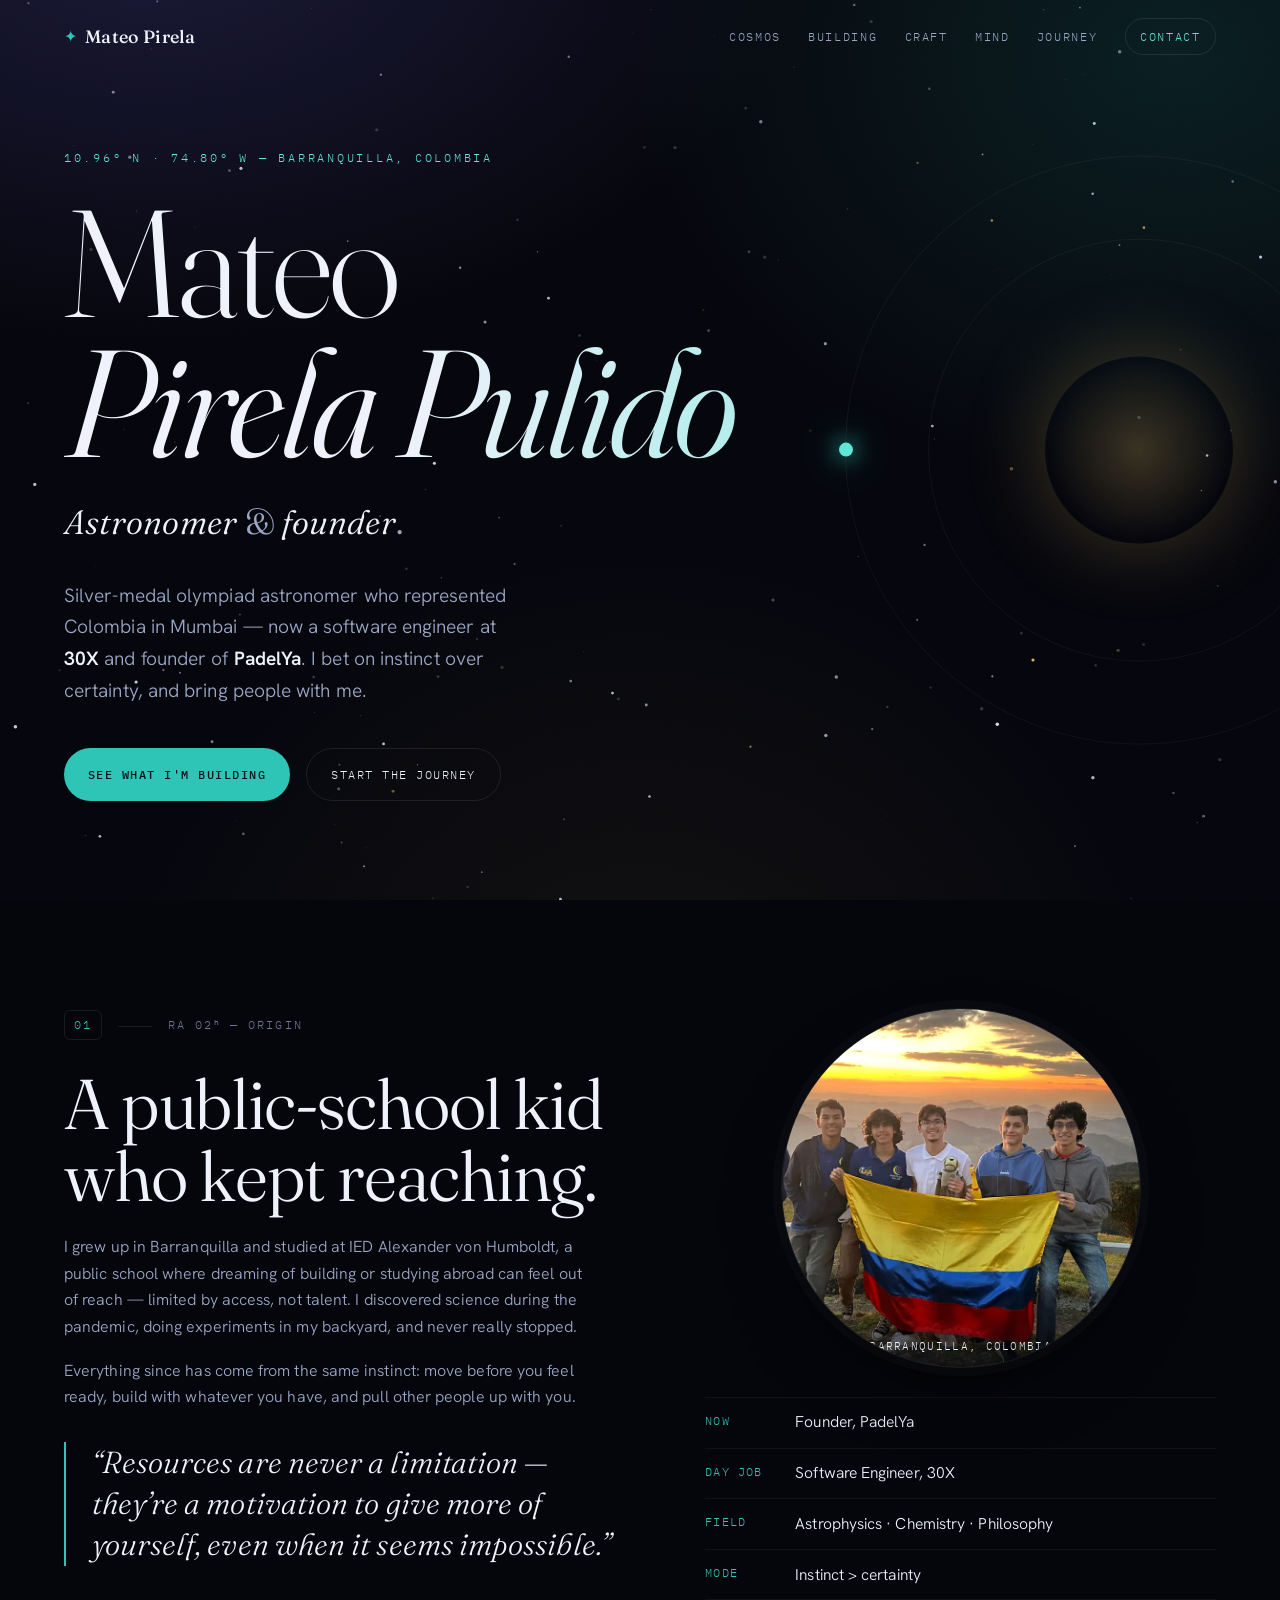
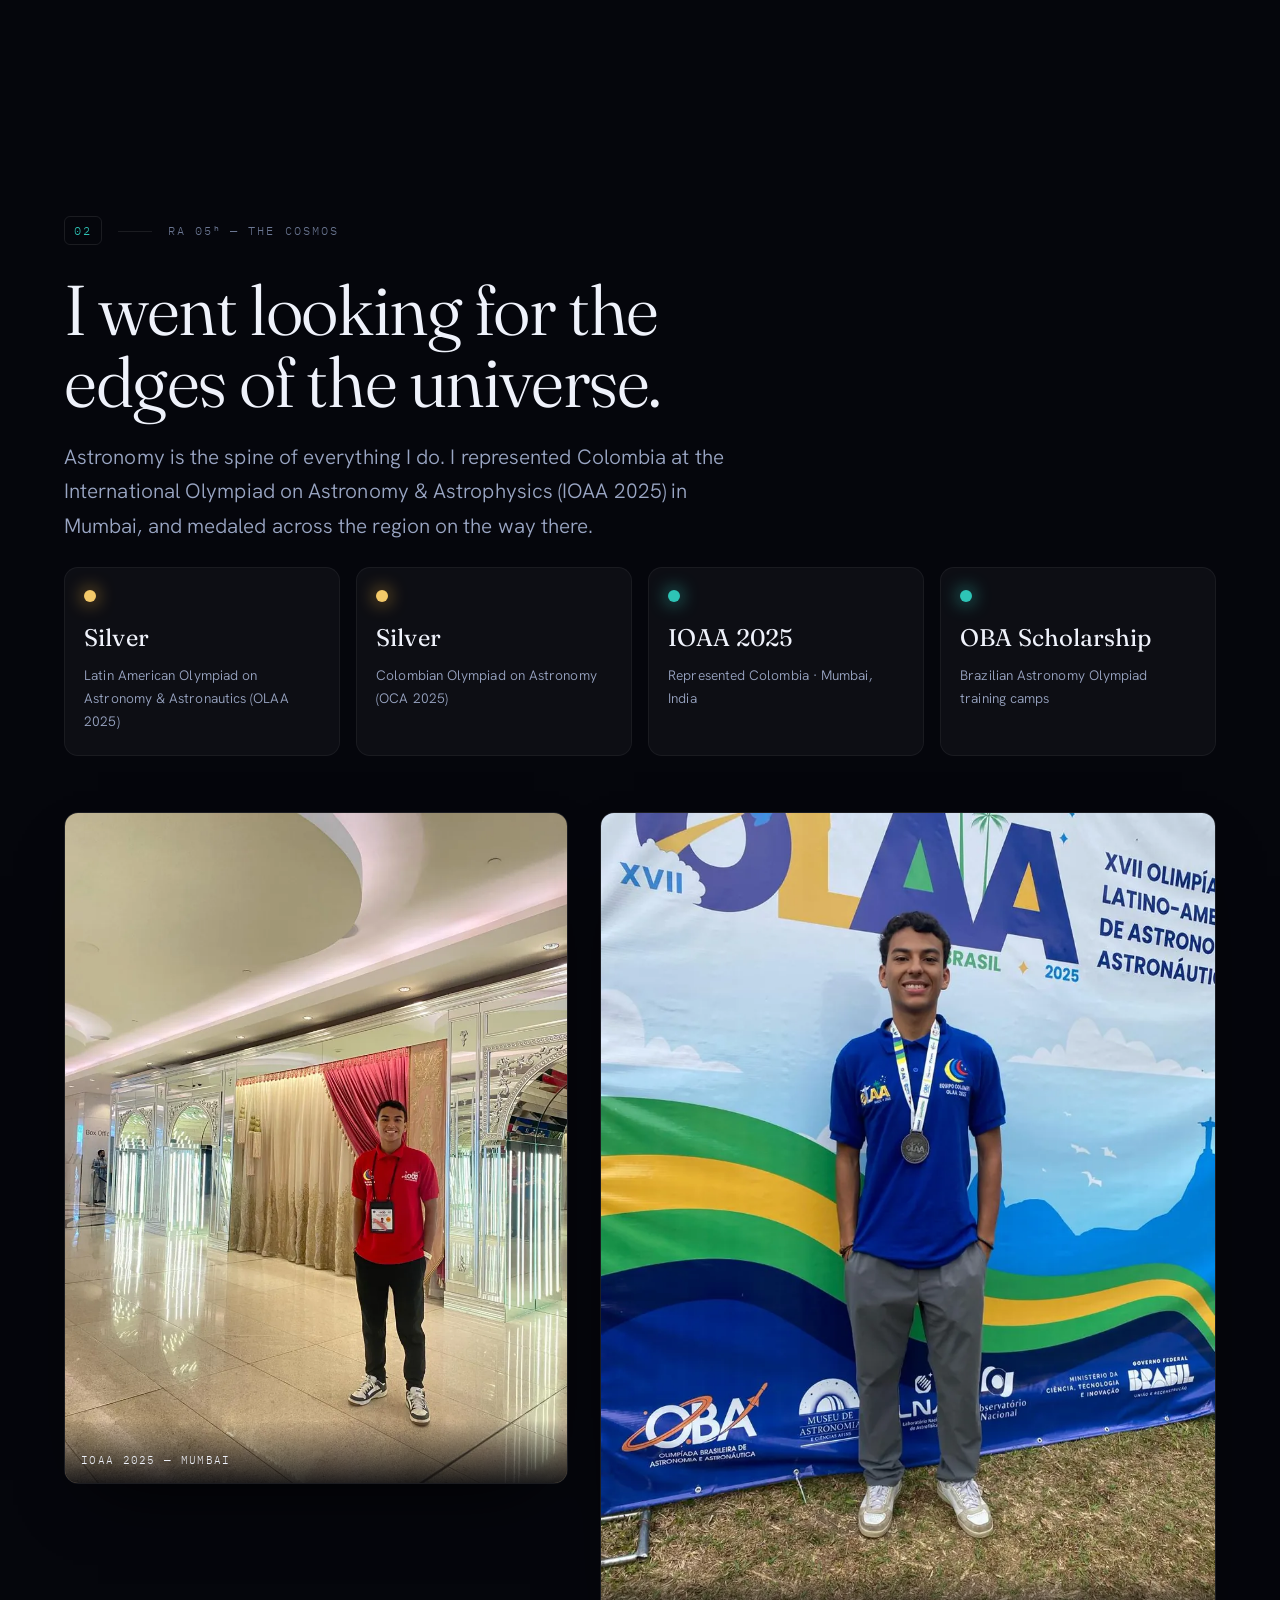
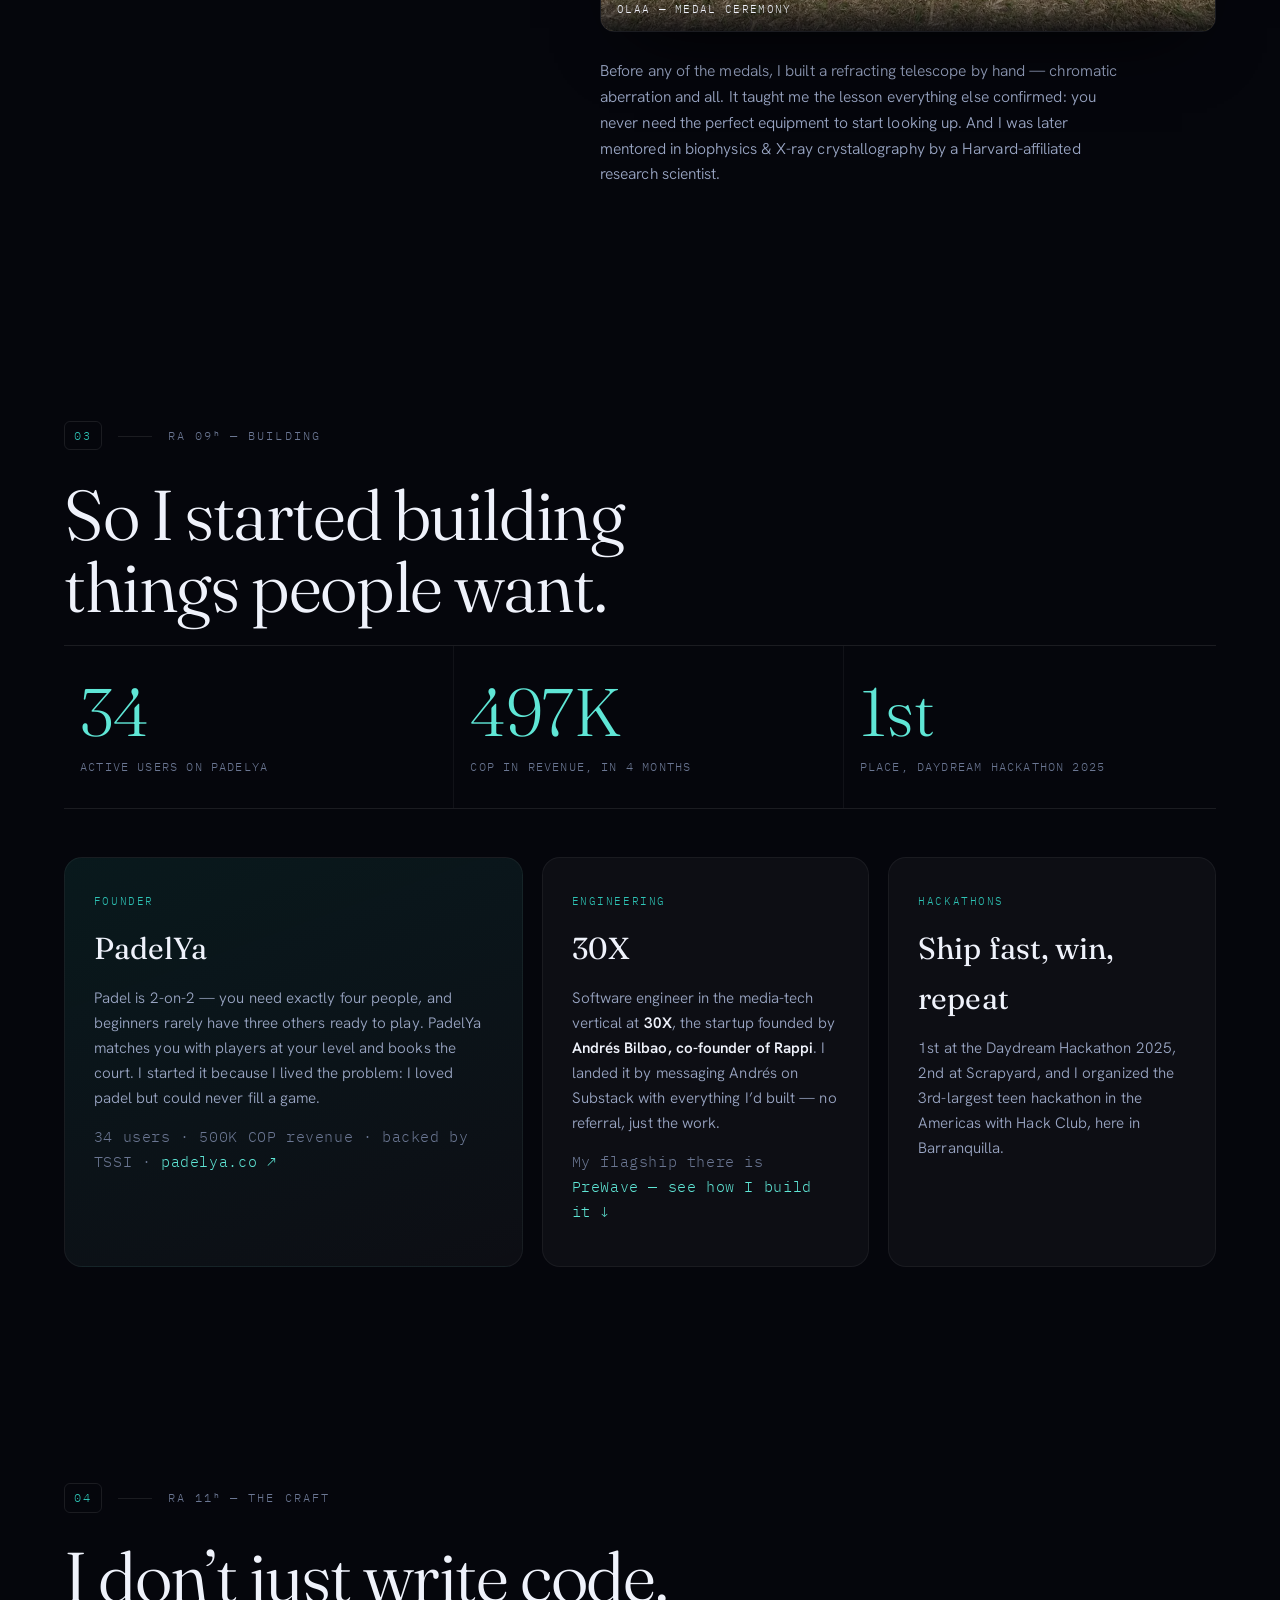
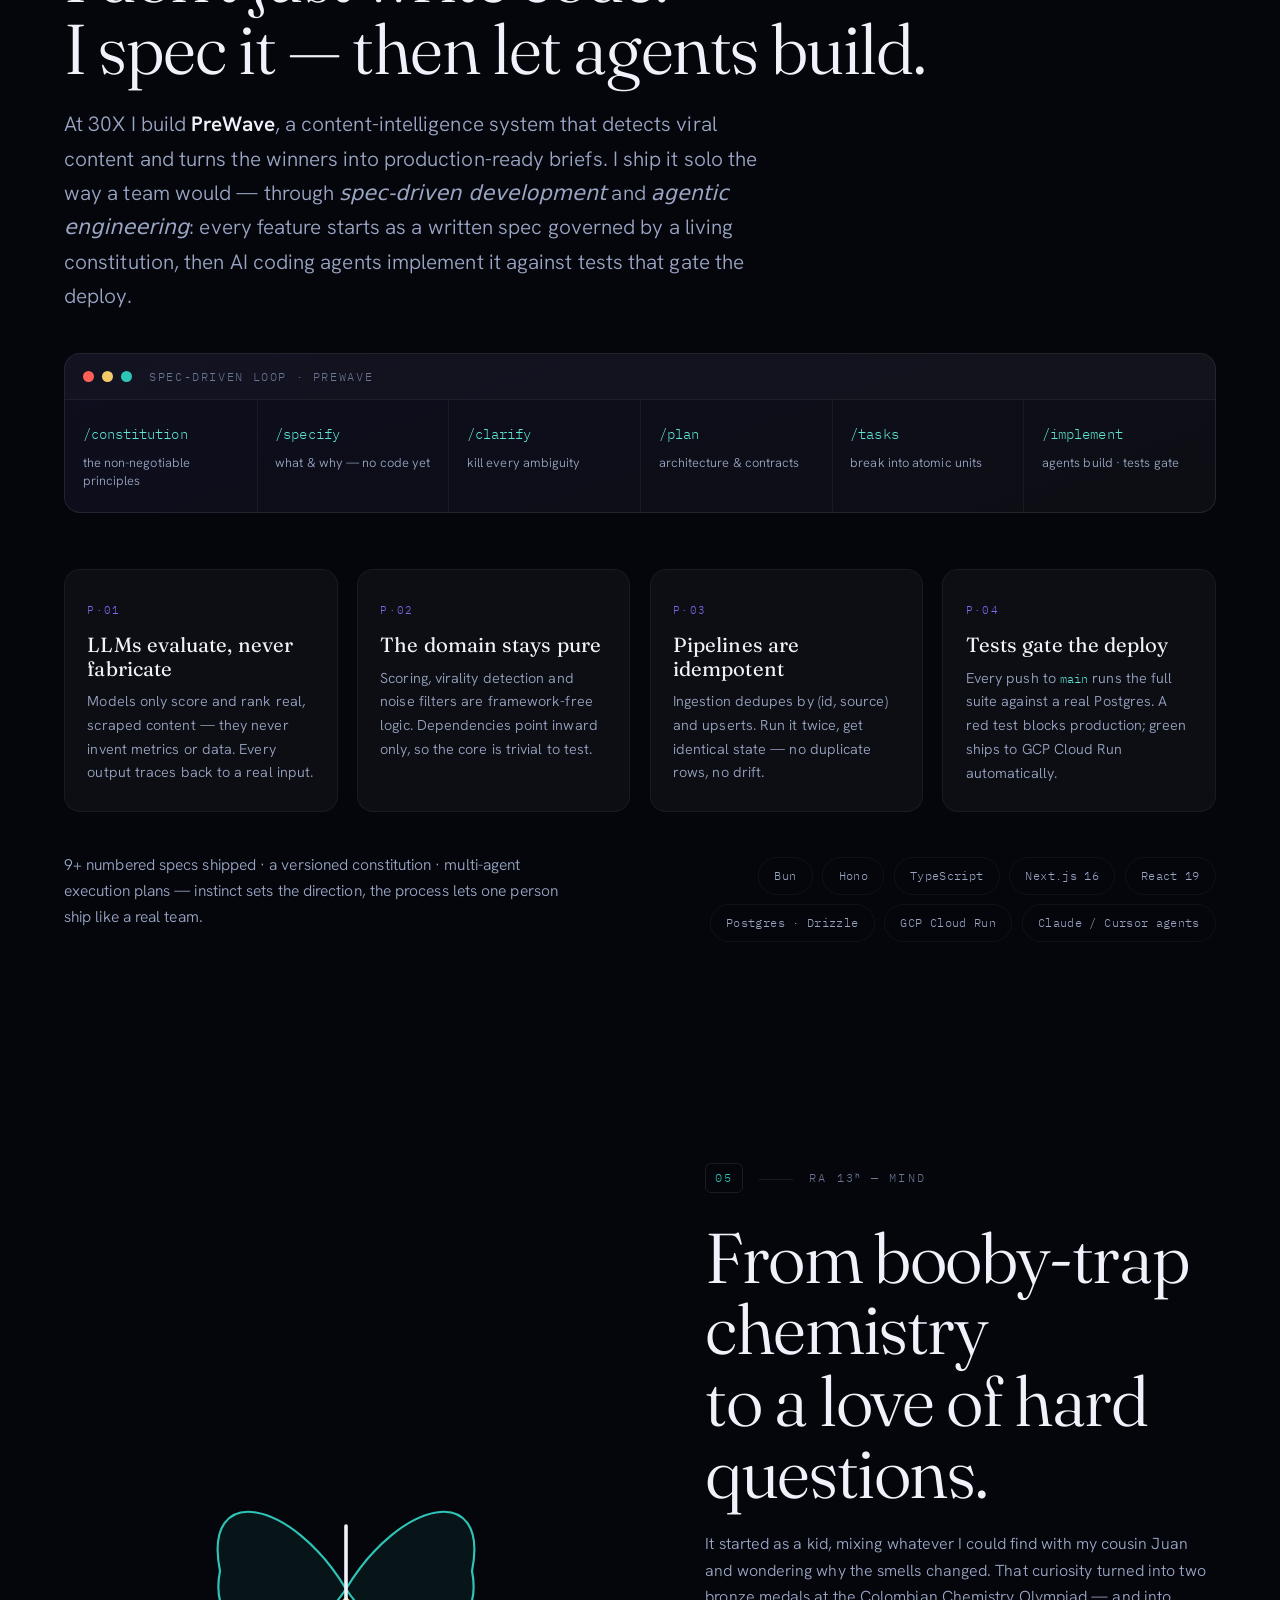
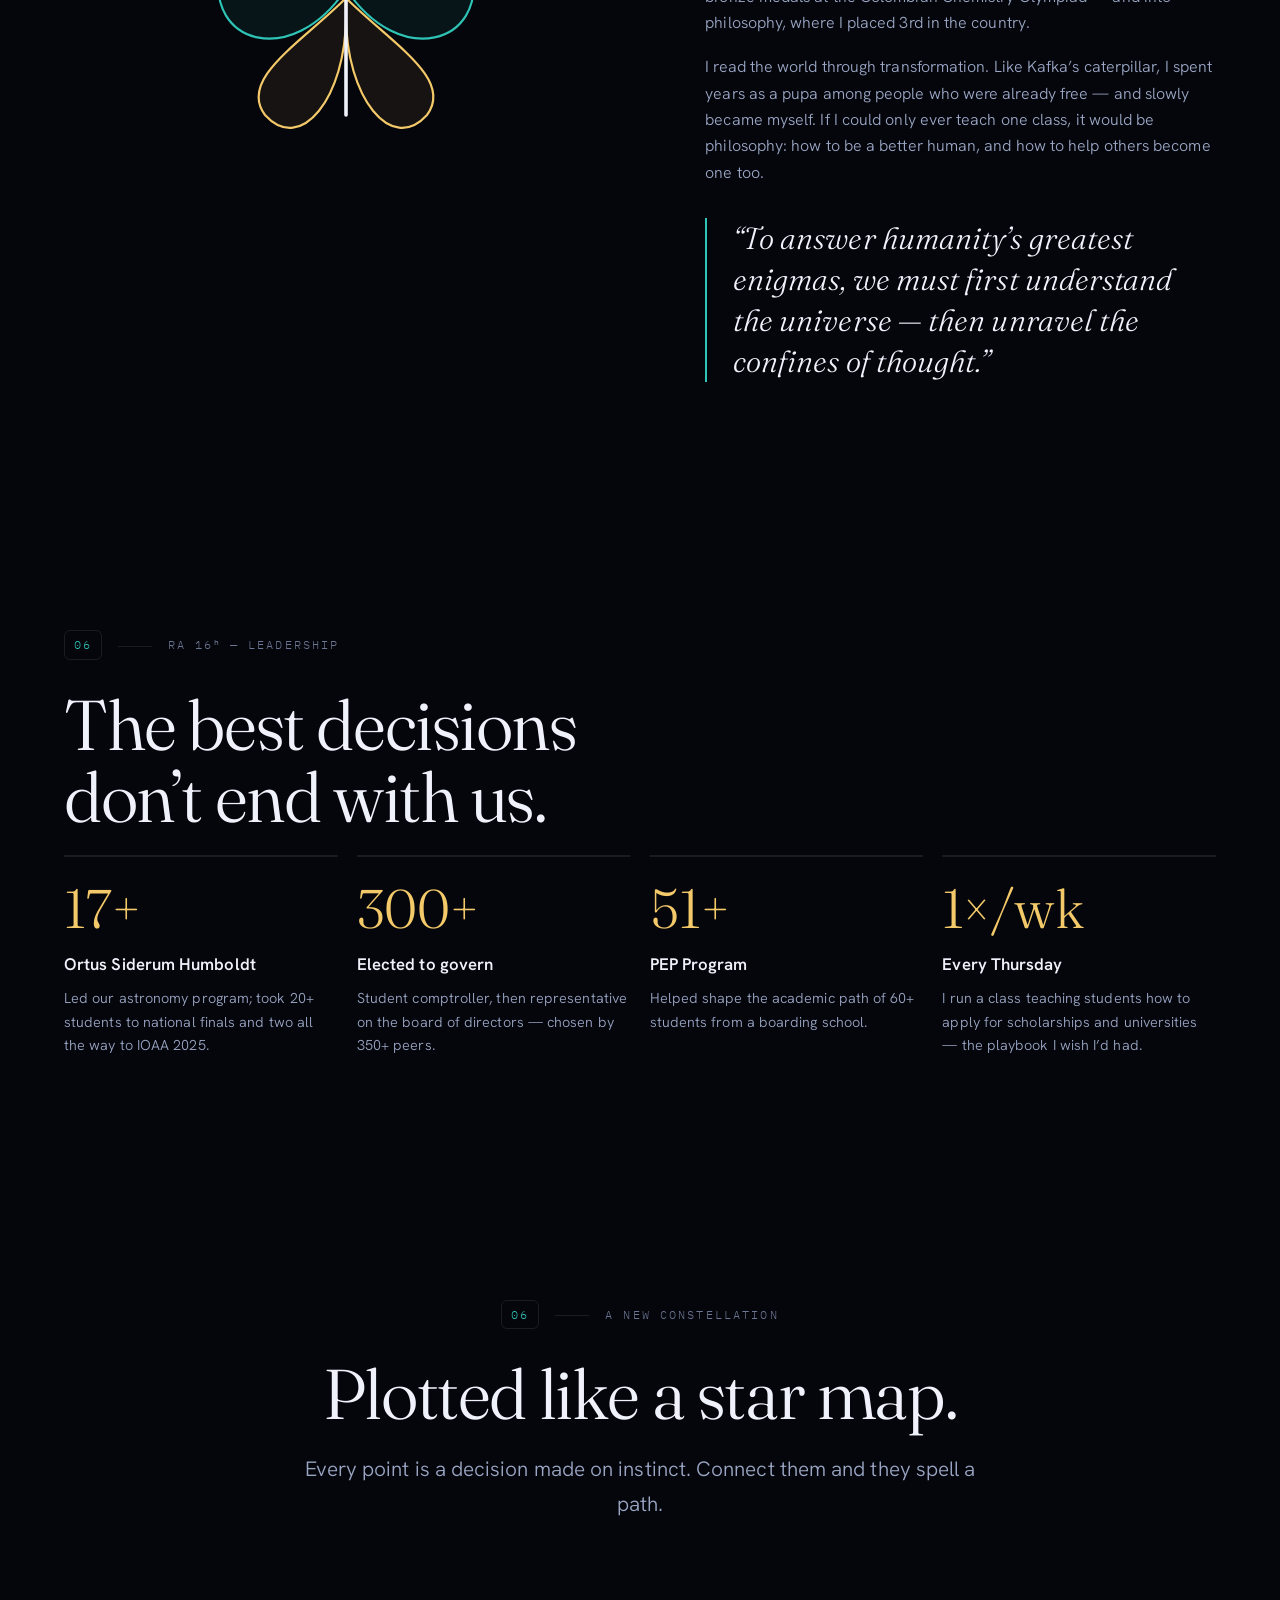
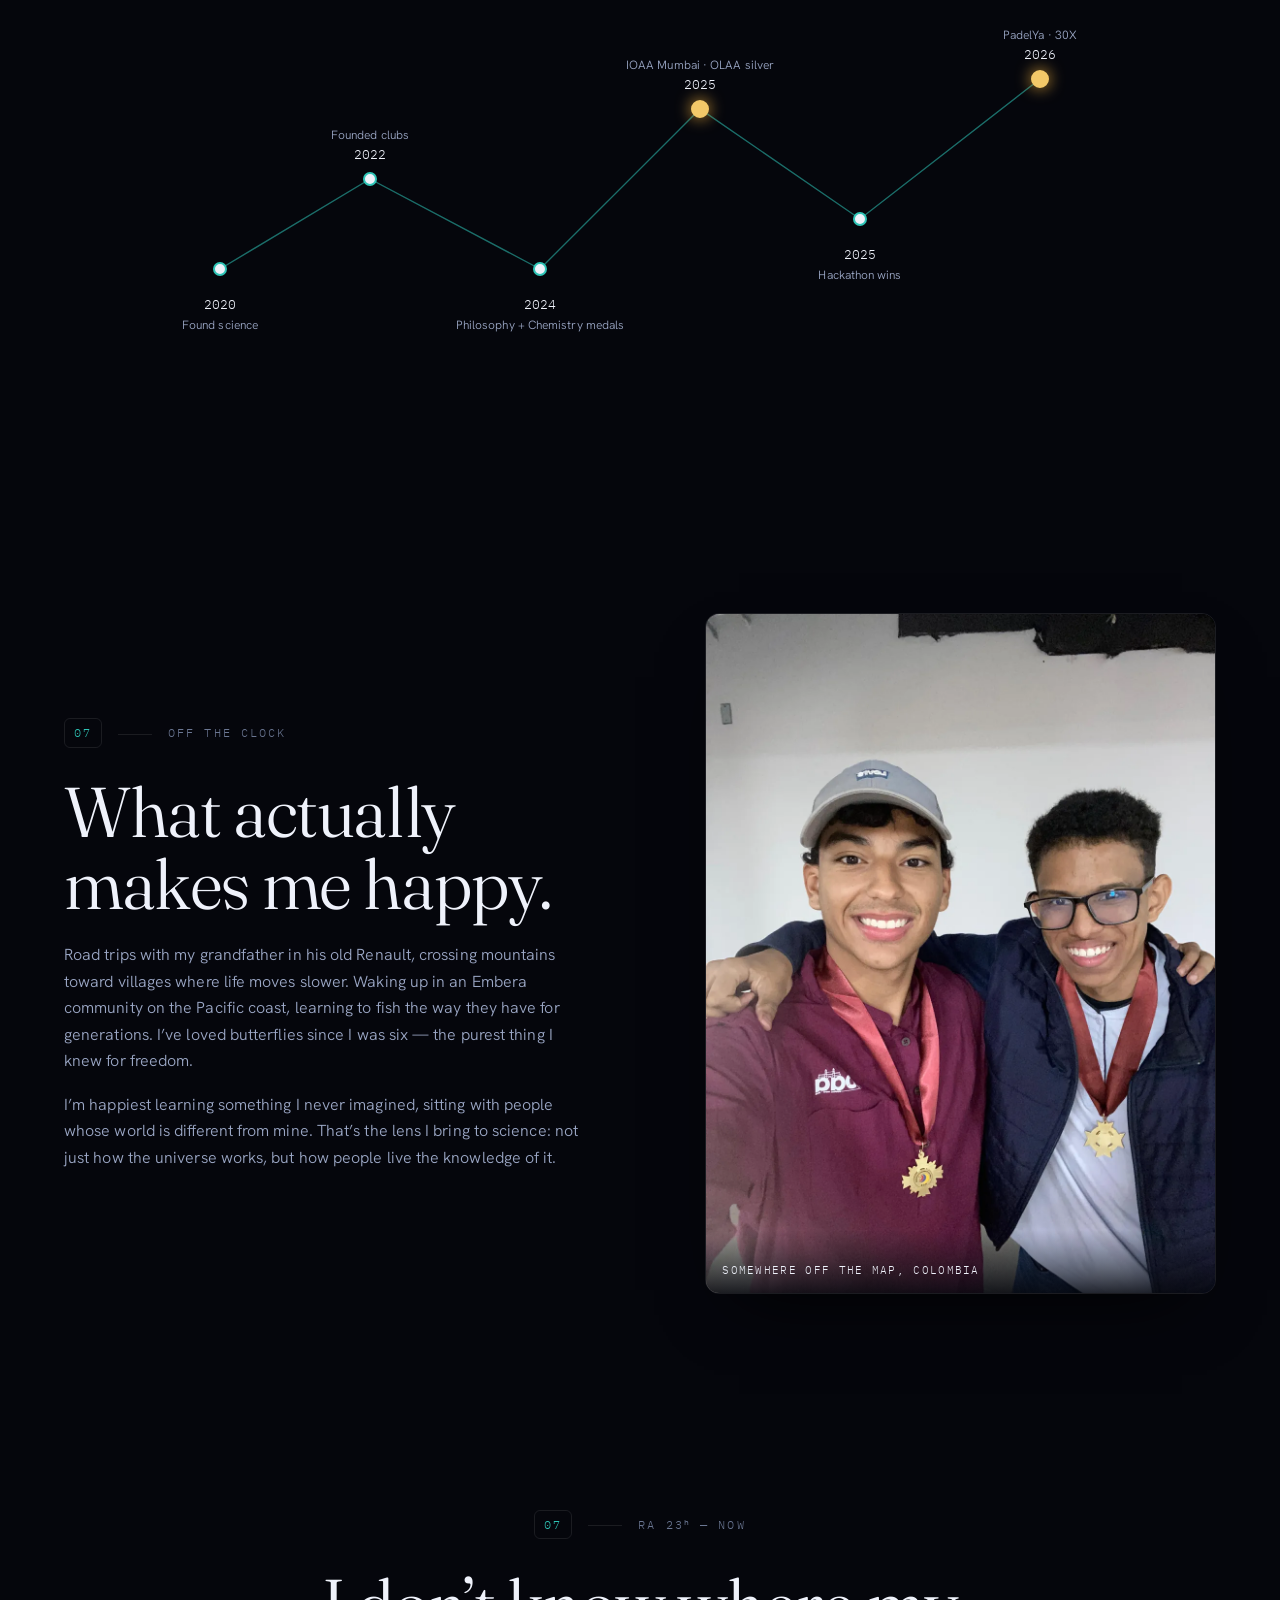
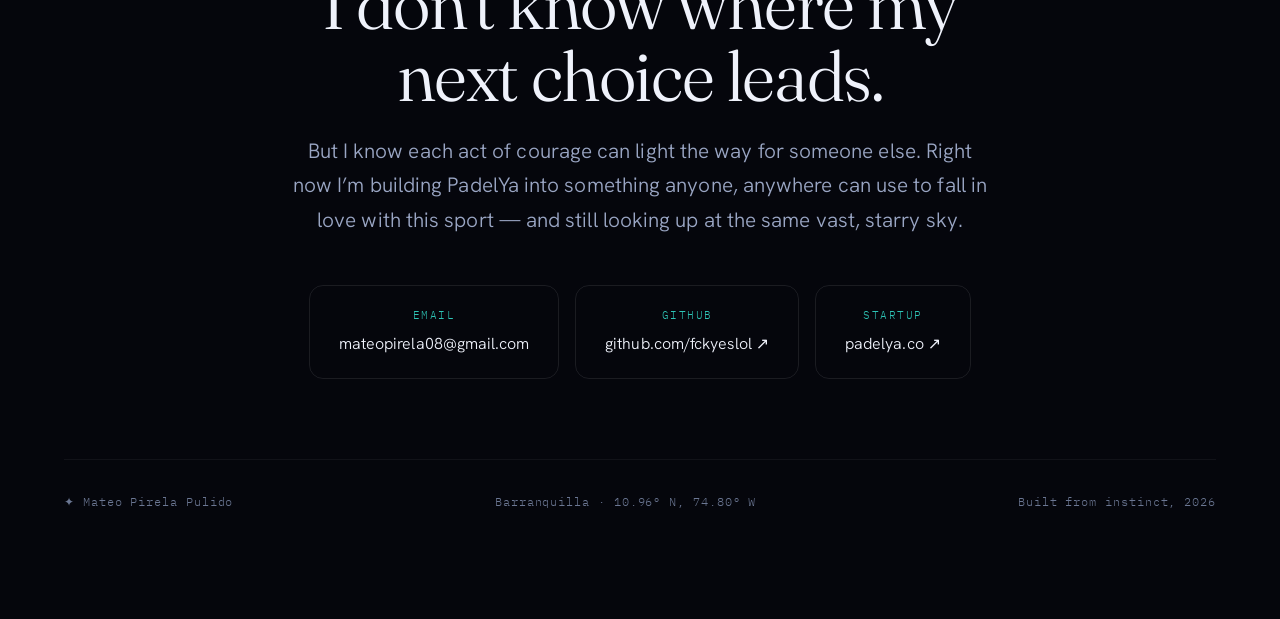
==== commit 57f19868: "feat: add PreWave/SDD craft section, fix mobile nav, optimize assets - New "The Craft" section: spec" ====
--- a/index.html
+++ b/index.html
@@ -5,7 +5,56 @@
 <meta name="viewport" content="width=device-width, initial-scale=1.0">
 <title>Mateo Pirela Pulido — Astronomer & Founder</title>
 <meta name="description" content="Mateo Pirela Pulido — olympiad astronomer from Barranquilla, software engineer at 30X, and founder of PadelYa. Betting on instinct over certainty.">
+<link rel="canonical" href="https://mateo-five.vercel.app/">
+<meta name="author" content="Mateo Pirela Pulido">
+<meta name="theme-color" content="#05060c">
+
+<!-- Open Graph -->
+<meta property="og:type" content="website">
+<meta property="og:site_name" content="Mateo Pirela Pulido">
+<meta property="og:url" content="https://mateo-five.vercel.app/">
+<meta property="og:title" content="Mateo Pirela Pulido — Astronomer & Founder">
+<meta property="og:description" content="Silver-medal olympiad astronomer who represented Colombia at IOAA 2025, software engineer at 30X building PreWave, and founder of PadelYa. Betting on instinct over certainty.">
+<meta property="og:image" content="https://mateo-five.vercel.app/assets/indiaimg.webp">
+<meta property="og:image:alt" content="Mateo Pirela Pulido at IOAA 2025 in Mumbai, India">
+<meta property="og:locale" content="en_US">
+
+<!-- Twitter -->
+<meta name="twitter:card" content="summary_large_image">
+<meta name="twitter:title" content="Mateo Pirela Pulido — Astronomer & Founder">
+<meta name="twitter:description" content="Olympiad astronomer, software engineer at 30X, founder of PadelYa. Betting on instinct over certainty.">
+<meta name="twitter:image" content="https://mateo-five.vercel.app/assets/indiaimg.webp">
+
 <link rel="icon" href="data:image/svg+xml,<svg xmlns='http://www.w3.org/2000/svg' viewBox='0 0 100 100'><text y='.9em' font-size='90'>✦</text></svg>">
+
+<script type="application/ld+json">
+{
+  "@context": "https://schema.org",
+  "@type": "Person",
+  "name": "Mateo Pirela Pulido",
+  "url": "https://mateo-five.vercel.app/",
+  "email": "mateopirela08@gmail.com",
+  "jobTitle": "Software Engineer & Founder",
+  "description": "Olympiad astronomer, software engineer at 30X, and founder of PadelYa.",
+  "homeLocation": {
+    "@type": "Place",
+    "name": "Barranquilla, Colombia"
+  },
+  "worksFor": {
+    "@type": "Organization",
+    "name": "30X"
+  },
+  "alumniOf": {
+    "@type": "EducationalOrganization",
+    "name": "IED Alexander von Humboldt"
+  },
+  "knowsAbout": ["Astrophysics", "Chemistry", "Philosophy", "Software Engineering", "Spec-Driven Development"],
+  "sameAs": [
+    "https://github.com/fckyeslol",
+    "https://padelya.co/"
+  ]
+}
+</script>
 <link rel="preconnect" href="https://fonts.googleapis.com">
 <link rel="preconnect" href="https://fonts.gstatic.com" crossorigin>
 <link href="https://fonts.googleapis.com/css2?family=Fraunces:ital,opsz,wght@0,9..144,300..700;1,9..144,300..600&family=Hanken+Grotesk:wght@300..800&family=IBM+Plex+Mono:wght@400;500&display=swap" rel="stylesheet">
@@ -20,9 +69,13 @@
 
 <header class="nav" id="nav">
   <a class="brand" href="#top"><span class="brand-mark">✦</span> Mateo&nbsp;Pirela</a>
-  <nav class="nav-links" aria-label="Section navigation">
+  <button class="nav-toggle" id="navToggle" aria-label="Open menu" aria-expanded="false" aria-controls="navLinks">
+    <span></span><span></span><span></span>
+  </button>
+  <nav class="nav-links" id="navLinks" aria-label="Section navigation">
     <a href="#cosmos">Cosmos</a>
     <a href="#building">Building</a>
+    <a href="#craft">Craft</a>
     <a href="#mind">Mind</a>
     <a href="#timeline">Journey</a>
     <a href="#contact" class="nav-cta">Contact</a>
@@ -79,7 +132,7 @@
       </div>
       <div class="split-media reveal">
         <figure class="porthole">
-          <img src="assets/img.jpeg" alt="Mateo in Barranquilla, Colombia" loading="lazy">
+          <img src="assets/img.webp" alt="Mateo in Barranquilla, Colombia" width="1000" height="750" loading="lazy" decoding="async">
           <figcaption>Barranquilla, Colombia</figcaption>
         </figure>
         <ul class="fact-list">
@@ -128,12 +181,12 @@
 
       <div class="cosmos-media">
         <figure class="frame tall reveal">
-          <img src="assets/indiaimg.png" alt="Mateo at IOAA 2025 in Mumbai, India" loading="lazy">
+          <img src="assets/indiaimg.webp" alt="Mateo at IOAA 2025 in Mumbai, India" width="900" height="1200" loading="lazy" decoding="async">
           <figcaption>IOAA 2025 — Mumbai</figcaption>
         </figure>
         <div class="cosmos-aside reveal">
           <figure class="frame">
-            <img src="assets/medalolaa.png" alt="Medal ceremony at the Latin American Astronomy Olympiad" loading="lazy">
+            <img src="assets/medalolaa.webp" alt="Medal ceremony at the Latin American Astronomy Olympiad" width="900" height="1200" loading="lazy" decoding="async">
             <figcaption>OLAA — medal ceremony</figcaption>
           </figure>
           <p class="note">
@@ -174,10 +227,11 @@
           <span class="kicker">Engineering</span>
           <h3>30X</h3>
           <p>
-            Software engineer in the media-tech vertical at 30X, the startup founded by
-            <strong>Andrés Bilbao, co-founder of Rappi</strong>. I landed it by messaging Andrés
+            Software engineer in the media-tech vertical at <strong>30X</strong>, the startup founded
+            by <strong>Andrés Bilbao, co-founder of Rappi</strong>. I landed it by messaging Andrés
             on Substack with everything I’d built — no referral, just the work.
           </p>
+          <p class="card-meta">My flagship there is <a href="#craft">PreWave — see how I build it ↓</a></p>
         </article>
         <article class="card reveal" style="--d:2">
           <span class="kicker">Hackathons</span>
@@ -187,6 +241,70 @@
             3rd-largest teen hackathon in the Americas with Hack Club, here in Barranquilla.
           </p>
         </article>
+      </div>
+    </div>
+  </section>
+
+  <!-- ░░ CRAFT / SPEC-DRIVEN ░░ -->
+  <section class="section craft" id="craft">
+    <div class="wrap">
+      <div class="cat"><span class="cat-id">04</span><span class="cat-co">RA 11ʰ — THE CRAFT</span></div>
+      <h2 class="reveal">I don’t just write code.<br>I spec it — then let agents build.</h2>
+      <p class="lead reveal">
+        At 30X I build <strong>PreWave</strong>, a content-intelligence system that detects viral
+        content and turns the winners into production-ready briefs. I ship it solo the way a team
+        would — through <em>spec-driven development</em> and <em>agentic engineering</em>: every
+        feature starts as a written spec governed by a living constitution, then AI coding agents
+        implement it against tests that gate the deploy.
+      </p>
+
+      <div class="craft-flow reveal">
+        <div class="flow-term" aria-hidden="true">
+          <span class="term-dot"></span><span class="term-dot"></span><span class="term-dot"></span>
+          <span class="term-title">spec-driven loop · PreWave</span>
+        </div>
+        <ol class="flow-steps">
+          <li><span class="fs-cmd">/constitution</span><span class="fs-note">the non-negotiable principles</span></li>
+          <li><span class="fs-cmd">/specify</span><span class="fs-note">what &amp; why — no code yet</span></li>
+          <li><span class="fs-cmd">/clarify</span><span class="fs-note">kill every ambiguity</span></li>
+          <li><span class="fs-cmd">/plan</span><span class="fs-note">architecture &amp; contracts</span></li>
+          <li><span class="fs-cmd">/tasks</span><span class="fs-note">break into atomic units</span></li>
+          <li><span class="fs-cmd">/implement</span><span class="fs-note">agents build · tests gate</span></li>
+        </ol>
+      </div>
+
+      <div class="craft-grid">
+        <article class="principle reveal">
+          <span class="pr-id">P·01</span>
+          <h3>LLMs evaluate, never fabricate</h3>
+          <p>Models only score and rank real, scraped content — they never invent metrics or data. Every output traces back to a real input.</p>
+        </article>
+        <article class="principle reveal" style="--d:1">
+          <span class="pr-id">P·02</span>
+          <h3>The domain stays pure</h3>
+          <p>Scoring, virality detection and noise filters are framework-free logic. Dependencies point inward only, so the core is trivial to test.</p>
+        </article>
+        <article class="principle reveal" style="--d:2">
+          <span class="pr-id">P·03</span>
+          <h3>Pipelines are idempotent</h3>
+          <p>Ingestion dedupes by (id, source) and upserts. Run it twice, get identical state — no duplicate rows, no drift.</p>
+        </article>
+        <article class="principle reveal" style="--d:3">
+          <span class="pr-id">P·04</span>
+          <h3>Tests gate the deploy</h3>
+          <p>Every push to <code>main</code> runs the full suite against a real Postgres. A red test blocks production; green ships to GCP Cloud Run automatically.</p>
+        </article>
+      </div>
+
+      <div class="craft-foot reveal">
+        <p class="note">
+          9+ numbered specs shipped · a versioned constitution · multi-agent execution plans —
+          instinct sets the direction, the process lets one person ship like a real team.
+        </p>
+        <ul class="craft-stack" aria-label="Stack">
+          <li>Bun</li><li>Hono</li><li>TypeScript</li><li>Next.js 16</li>
+          <li>React 19</li><li>Postgres · Drizzle</li><li>GCP Cloud Run</li><li>Claude / Cursor agents</li>
+        </ul>
       </div>
     </div>
   </section>
@@ -206,7 +324,7 @@
         </div>
       </div>
       <div class="split-text">
-        <div class="cat"><span class="cat-id">04</span><span class="cat-co">RA 13ʰ — MIND</span></div>
+        <div class="cat"><span class="cat-id">05</span><span class="cat-co">RA 13ʰ — MIND</span></div>
         <h2 class="reveal">From booby-trap chemistry<br>to a love of hard questions.</h2>
         <p class="reveal">
           It started as a kid, mixing whatever I could find with my cousin Juan and wondering why
@@ -230,7 +348,7 @@
   <!-- ░░ LEADERSHIP ░░ -->
   <section class="section leadership" id="leadership">
     <div class="wrap">
-      <div class="cat"><span class="cat-id">05</span><span class="cat-co">RA 16ʰ — LEADERSHIP</span></div>
+      <div class="cat"><span class="cat-id">06</span><span class="cat-co">RA 16ʰ — LEADERSHIP</span></div>
       <h2 class="reveal">The best decisions<br>don’t end with us.</h2>
       <div class="lead-grid">
         <article class="lead-item reveal">
@@ -297,7 +415,7 @@
       </div>
       <div class="split-media reveal">
         <figure class="frame">
-          <img src="assets/img3.jpeg" alt="Mateo on an outreach trip in rural Colombia" loading="lazy">
+          <img src="assets/img3.webp" alt="Mateo on an outreach trip in rural Colombia" width="1050" height="1400" loading="lazy" decoding="async">
           <figcaption>Somewhere off the map, Colombia</figcaption>
         </figure>
       </div>
@@ -307,7 +425,7 @@
   <!-- ░░ NOW / CONTACT ░░ -->
   <section class="section contact" id="contact">
     <div class="wrap contact-wrap">
-      <div class="cat"><span class="cat-id">08</span><span class="cat-co">RA 23ʰ — NOW</span></div>
+      <div class="cat"><span class="cat-id">07</span><span class="cat-co">RA 23ʰ — NOW</span></div>
       <h2 class="reveal">I don’t know where my<br>next choice leads.</h2>
       <p class="lead reveal">
         But I know each act of courage can light the way for someone else. Right now I’m building
--- a/style.css
+++ b/style.css
@@ -88,6 +88,11 @@
 .nav-cta{color:var(--teal-bright)!important;border:1px solid var(--line);padding:.5rem .9rem;border-radius:100px}
 .nav-cta::after{display:none}
 .nav-cta:hover{background:rgba(46,196,182,.12);border-color:var(--teal)}
+.nav-toggle{display:none;flex-direction:column;justify-content:center;gap:5px;width:44px;height:44px;padding:0 11px;border:1px solid var(--line);border-radius:10px;background:transparent;cursor:pointer;position:relative;z-index:2}
+.nav-toggle span{display:block;height:1.5px;width:100%;background:var(--star);transition:transform .35s var(--ease),opacity .25s}
+.nav-toggle[aria-expanded="true"] span:nth-child(1){transform:translateY(6.5px) rotate(45deg)}
+.nav-toggle[aria-expanded="true"] span:nth-child(2){opacity:0}
+.nav-toggle[aria-expanded="true"] span:nth-child(3){transform:translateY(-6.5px) rotate(-45deg)}
 
 /* ---------- reveal system ---------- */
 .reveal{opacity:0;transform:translateY(26px);transition:opacity var(--dur) var(--ease),transform var(--dur) var(--ease);transition-delay:calc(var(--d,0)*90ms)}
@@ -192,6 +197,33 @@
 .butterfly .body{stroke:var(--star);stroke-width:2;stroke-linecap:round}
 @keyframes flutter{0%,100%{transform:scaleX(1)}50%{transform:scaleX(.93) translateZ(0)}}
 
+/* ---------- craft / spec-driven ---------- */
+.craft-flow{margin:2.5rem 0 3.5rem;border:1px solid var(--line);border-radius:16px;overflow:hidden;background:linear-gradient(160deg,rgba(122,108,240,.08),var(--panel))}
+.flow-term{display:flex;align-items:center;gap:.5rem;padding:.8rem 1.1rem;border-bottom:1px solid var(--line-soft);background:rgba(255,255,255,.02)}
+.term-dot{width:11px;height:11px;border-radius:50%}
+.term-dot:nth-child(1){background:#ff5f57}
+.term-dot:nth-child(2){background:var(--gold)}
+.term-dot:nth-child(3){background:var(--teal)}
+.term-title{margin-left:.6rem;font-family:var(--mono);font-size:.72rem;letter-spacing:.14em;text-transform:uppercase;color:var(--dim)}
+.flow-steps{list-style:none;display:grid;grid-template-columns:repeat(6,1fr)}
+.flow-steps li{padding:1.4rem 1.1rem;border-left:1px solid var(--line-soft)}
+.flow-steps li:first-child{border-left:none}
+.fs-cmd{display:block;font-family:var(--mono);font-size:.9rem;color:var(--teal-bright);margin-bottom:.5rem}
+.fs-note{display:block;font-size:.8rem;color:var(--muted);line-height:1.4}
+
+.craft-grid{display:grid;grid-template-columns:repeat(4,1fr);gap:1.2rem;margin-bottom:2.5rem}
+.principle{background:var(--panel);border:1px solid var(--line-soft);border-radius:16px;padding:1.6rem 1.4rem;transition:transform .4s var(--ease),border-color .4s,background .4s}
+.principle:hover{transform:translateY(-6px);border-color:var(--violet);background:var(--panel-2)}
+.pr-id{font-family:var(--mono);font-size:.7rem;letter-spacing:.12em;text-transform:uppercase;color:var(--violet)}
+.principle h3{font-family:var(--display);font-weight:400;font-size:1.28rem;line-height:1.15;margin:.7rem 0 .6rem}
+.principle p{font-size:.9rem;margin:0}
+.principle code{font-family:var(--mono);font-size:.85em;color:var(--teal-bright)}
+
+.craft-foot{display:grid;grid-template-columns:1.1fr 1fr;gap:2rem;align-items:center}
+.craft-stack{list-style:none;display:flex;flex-wrap:wrap;gap:.6rem;justify-content:flex-end}
+.craft-stack li{font-family:var(--mono);font-size:.74rem;letter-spacing:.03em;color:var(--muted);border:1px solid var(--line-soft);border-radius:100px;padding:.5rem .95rem;transition:border-color .3s,color .3s}
+.craft-stack li:hover{border-color:var(--teal);color:var(--star)}
+
 /* ---------- leadership ---------- */
 .lead-grid{display:grid;grid-template-columns:repeat(4,1fr);gap:1.2rem}
 .lead-item{padding:1.6rem 0;border-top:2px solid var(--line)}
@@ -226,8 +258,20 @@
 
 /* ---------- responsive ---------- */
 @media(max-width:860px){
-  .nav-links{gap:1rem}
-  .nav-links a:not(.nav-cta){display:none}
+  .nav-toggle{display:flex}
+  .brand{position:relative;z-index:2}
+  .nav-links{
+    position:fixed;top:0;left:0;right:0;z-index:1;
+    flex-direction:column;align-items:stretch;gap:0;
+    padding:5.5rem var(--pad) 2rem;
+    background:rgba(6,8,16,.97);backdrop-filter:blur(18px);
+    border-bottom:1px solid var(--line);
+    transform:translateY(-100%);transition:transform .45s var(--ease);
+  }
+  .nav-links.open{transform:translateY(0)}
+  .nav-links a:not(.nav-cta){display:block;font-size:1rem;padding:1.05rem 0;border-bottom:1px solid var(--line-soft);letter-spacing:.14em}
+  .nav-links a::after{display:none}
+  .nav-cta{margin-top:1.3rem;text-align:center}
   .split-grid{grid-template-columns:1fr;gap:2.5rem}
   .split-grid.reverse .split-media{order:0}
   .medal-row{grid-template-columns:repeat(2,1fr)}
@@ -238,10 +282,19 @@
   .bento{grid-template-columns:1fr}
   .lead-grid{grid-template-columns:repeat(2,1fr)}
   .hero-orbit{opacity:.4}
+  .flow-steps{grid-template-columns:repeat(2,1fr)}
+  .flow-steps li:nth-child(odd){border-left:none}
+  .craft-grid{grid-template-columns:repeat(2,1fr)}
+  .craft-foot{grid-template-columns:1fr;gap:1.4rem}
+  .craft-stack{justify-content:flex-start}
 }
 @media(max-width:480px){
   .medal-row,.lead-grid{grid-template-columns:1fr}
   .con-node text{font-size:11px}
+  .flow-steps{grid-template-columns:1fr}
+  .flow-steps li{border-left:none;border-top:1px solid var(--line-soft)}
+  .flow-steps li:first-child{border-top:none}
+  .craft-grid{grid-template-columns:1fr}
 }
 
 /* ---------- reduced motion ---------- */
